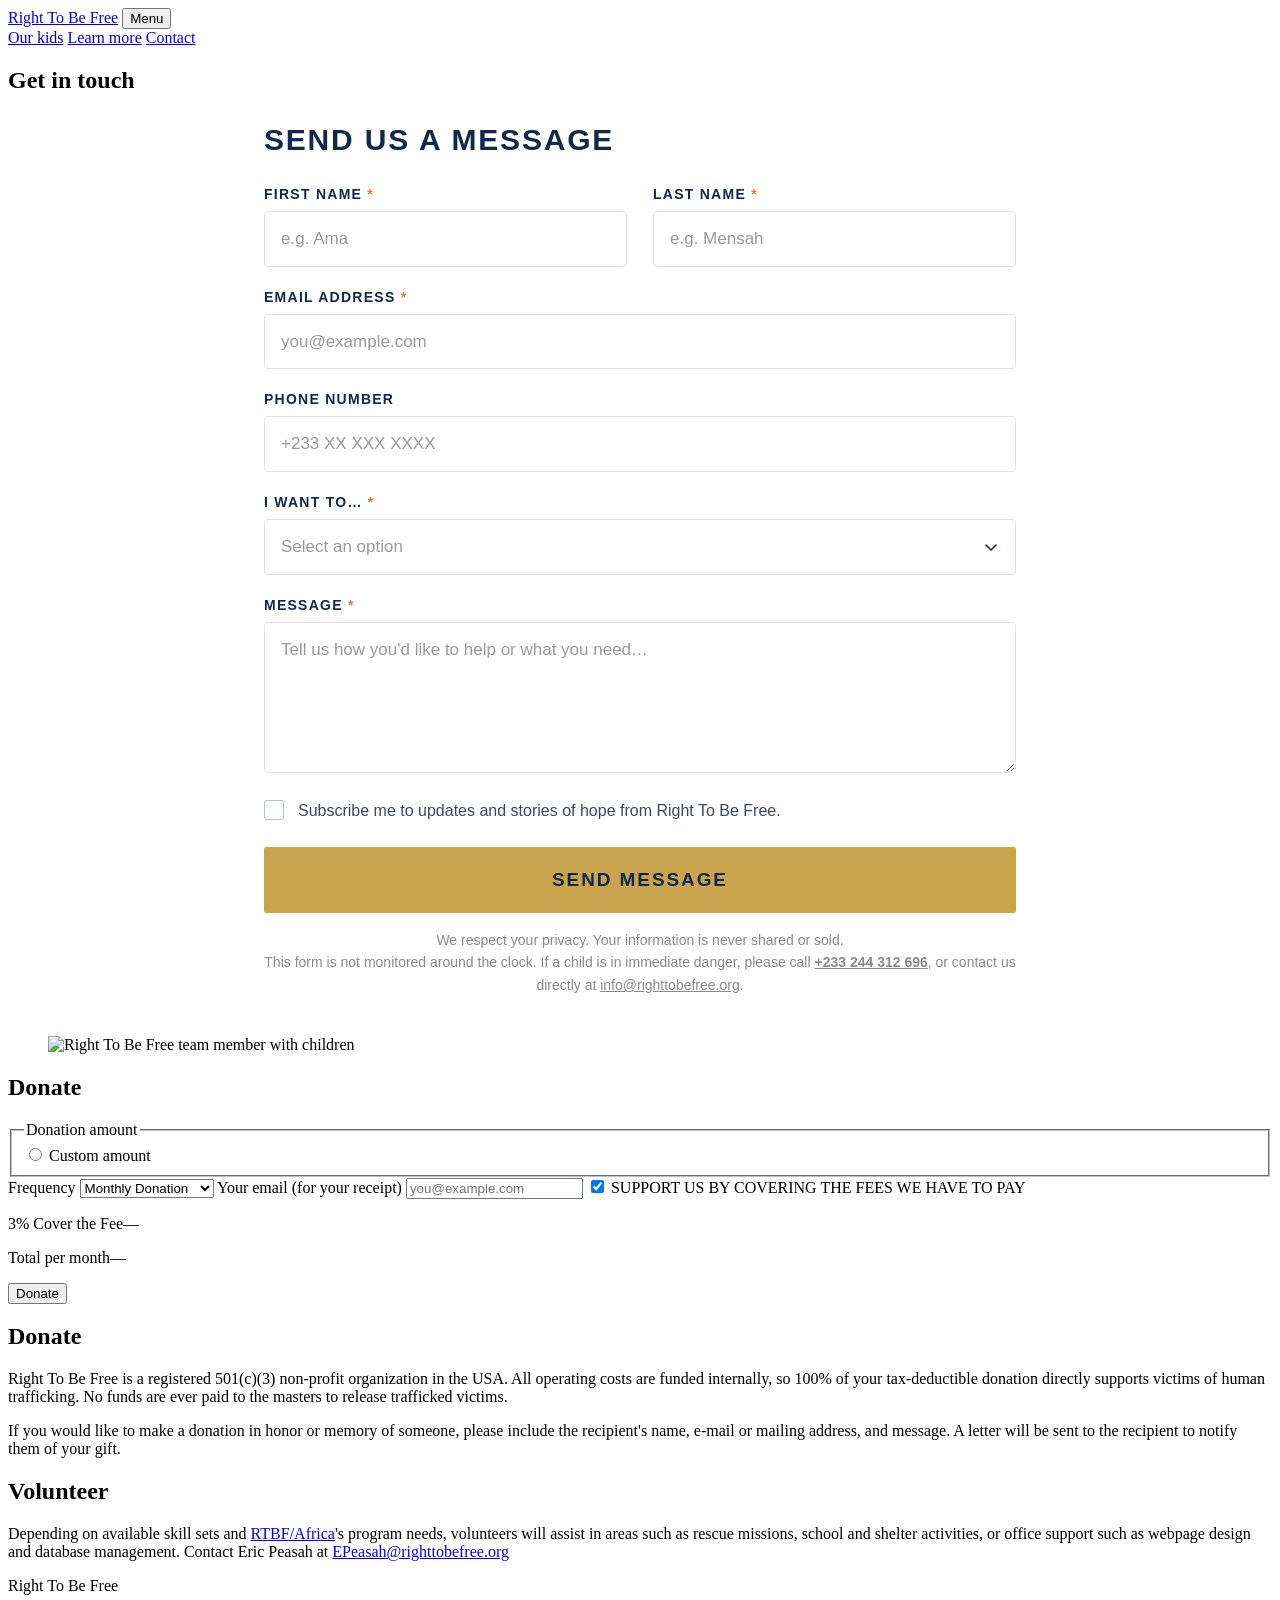
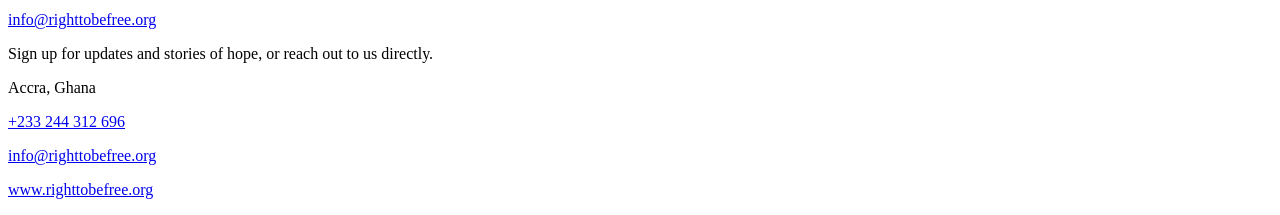
==== contact.html @ 87d9bc74 "Add files via upload" ====
<!doctype html>
<html lang="en">
<head>
<meta charset="utf-8">
<meta name="viewport" content="width=device-width, initial-scale=1">
<title>Contact & Donate – Right To Be Free</title>
<meta name="description" content="Get in touch with Right To Be Free, volunteer, or donate to help rescue trafficked children in Ghana.">
<link rel="preconnect" href="https://fonts.googleapis.com"><link rel="preconnect" href="https://fonts.gstatic.com" crossorigin><link href="https://fonts.googleapis.com/css2?family=Anton&family=Epilogue:wght@400;500;700;800&display=swap" rel="stylesheet">
<link rel="stylesheet" href="css/site.css">
</head>
<body class="contact">
<header class="site-header">
  <a class="brand" href="index.html">Right To Be Free</a>
  <button class="nav-toggle" aria-expanded="false" aria-controls="site-nav">Menu</button>
  <nav id="site-nav" aria-label="Main">
    <a href="our-kids.html">Our kids</a>
    <a href="learn-more.html">Learn more</a>
    <a href="contact.html" aria-current="page">Contact</a>
  </nav>
</header>

<main>
<section class="sky contact-top" id="contactanddonate">
  <div class="wrap contact-grid">
    <div class="contact-left">
      <h1 class="h-big gold">Get in touch</h1>


<div class="rtbf-form-wrap">
<h2 class="rtbf-heading">Send Us a Message</h2>

<!-- TODO: replace YOUR_FORM_ID with your Formspree form ID (see README) -->
<form action="https://formspree.io/f/YOUR_FORM_ID" class="rtbf-form" method="POST" novalidate="">

<input name="_subject" type="hidden" value="New message from the Right To Be Free website"/>

<div aria-hidden="true" class="rtbf-hp">
<label for="rtbf-gotcha">Leave this field empty</label>
<input autocomplete="off" id="rtbf-gotcha" name="_gotcha" tabindex="-1" type="text"/>
</div>
<div class="rtbf-row">
<div class="rtbf-field">
<label for="rtbf-first">First Name <span class="rtbf-req">*</span></label>
<input autocomplete="given-name" id="rtbf-first" name="First Name" placeholder="e.g. Ama" required="" type="text"/>
</div>
<div class="rtbf-field">
<label for="rtbf-last">Last Name <span class="rtbf-req">*</span></label>
<input autocomplete="family-name" id="rtbf-last" name="Last Name" placeholder="e.g. Mensah" required="" type="text"/>
</div>
</div>
<div class="rtbf-field">
<label for="rtbf-email">Email Address <span class="rtbf-req">*</span></label>
<input autocomplete="email" id="rtbf-email" name="email" placeholder="you@example.com" required="" type="email"/>
</div>
<div class="rtbf-field">
<label for="rtbf-phone">Phone Number</label>
<input autocomplete="tel" id="rtbf-phone" name="Phone Number" placeholder="+233 XX XXX XXXX" type="tel"/>
</div>
<div class="rtbf-field">
<label for="rtbf-intent">I want to… <span class="rtbf-req">*</span></label>
<select class="is-empty" id="rtbf-intent" name="I want to" required="">
<option value="">Select an option</option>
<option>Make a donation</option>
<option>Volunteer my time</option>
<option>Partner with Right To Be Free</option>
<option>Fundraise for the cause</option>
<option>Media / Press enquiry</option>
<option>General enquiry</option>
</select>
</div>
<div class="rtbf-field">
<label for="rtbf-message">Message <span class="rtbf-req">*</span></label>
<textarea id="rtbf-message" maxlength="4000" name="message" placeholder="Tell us how you'd like to help or what you need…" required="" rows="5"></textarea>
</div>
<label class="rtbf-check">
<input id="rtbf-subscribe" name="Subscribe" type="checkbox" value="Yes"/>
<span>Subscribe me to updates and stories of hope from Right To Be Free.</span>
</label>
<button class="rtbf-btn" type="submit">Send Message</button>

<p class="rtbf-privacy">
      We respect your privacy. Your information is never shared or sold.<br/>
      This form is not monitored around the clock. If a child is in immediate danger,
      please call <a href="tel:+233244312696"><strong>+233 244 312 696</strong></a>, or contact us directly at
      <a href="mailto:info@righttobefree.org">info@righttobefree.org</a>.
    </p>
<p aria-live="polite" class="rtbf-status" role="status" tabindex="-1"></p>
</form>
</div>
<style>
/* ---------- Palette ---------- */
.rtbf-form-wrap{
  --rtbf-navy:#12294a;
  --rtbf-gold:#c9a44c;
  --rtbf-gold-dark:#b8933e;
  --rtbf-star:#d97a4e;
  --rtbf-border:#e2e2e2;
  --rtbf-placeholder:#9a9a9a;
  max-width:760px;
  margin:0 auto;
  padding:8px 4px 24px;
  background:transparent;
  font-family:"Montserrat","Helvetica Neue",Helvetica,Arial,sans-serif;
  -webkit-font-smoothing:antialiased;
  box-sizing:border-box;
}
.rtbf-form-wrap *,
.rtbf-form-wrap *::before,
.rtbf-form-wrap *::after{ box-sizing:border-box; }

/* ---------- Heading ---------- */
.rtbf-heading{
  margin:0 0 28px;
  color:var(--rtbf-navy);
  font-size:30px;
  font-weight:800;
  line-height:1.2;
  letter-spacing:.06em;
  text-transform:uppercase;
}

/* ---------- Layout ---------- */
.rtbf-row{ display:flex; gap:26px; }
.rtbf-row .rtbf-field{ flex:1 1 0; min-width:0; }
.rtbf-field{ margin-bottom:22px; }

/* ---------- Honeypot (hidden from humans, visible to bots) ---------- */
.rtbf-hp{
  position:absolute !important;
  left:-9999px !important;
  width:1px; height:1px;
  overflow:hidden;
}

/* ---------- Labels ---------- */
.rtbf-form label{
  display:block;
  margin-bottom:9px;
  color:var(--rtbf-navy);
  font-size:14px;
  font-weight:700;
  letter-spacing:.09em;
  text-transform:uppercase;
}
.rtbf-req{ color:var(--rtbf-star); font-weight:700; }

/* ---------- Inputs ---------- */
.rtbf-form input[type="text"],
.rtbf-form input[type="email"],
.rtbf-form input[type="tel"],
.rtbf-form select,
.rtbf-form textarea{
  display:block;
  width:100%;
  padding:15px 16px;
  border:1px solid var(--rtbf-border);
  border-radius:4px;
  background:#fff;
  color:var(--rtbf-navy);
  font-family:inherit;
  font-size:17px;
  line-height:1.4;
  transition:border-color .15s ease, box-shadow .15s ease;
  appearance:none;
  -webkit-appearance:none;
}
.rtbf-form textarea{ min-height:150px; resize:vertical; }
.rtbf-form ::placeholder{ color:var(--rtbf-placeholder); opacity:1; }
.rtbf-form input:focus,
.rtbf-form select:focus,
.rtbf-form textarea:focus{
  outline:none;
  border-color:var(--rtbf-navy);
  box-shadow:0 0 0 1px var(--rtbf-navy);
}
/* Invalid state, only after the user has tried to submit */
.rtbf-form.is-submitted :invalid{
  border-color:#b03434;
  box-shadow:0 0 0 1px #b03434;
}

/* ---------- Select arrow ---------- */
.rtbf-form select{
  padding-right:46px;
  background-image:url("data:image/svg+xml;charset=utf-8,%3Csvg xmlns='http://www.w3.org/2000/svg' viewBox='0 0 16 16' fill='none' stroke='%2312294a' stroke-width='1.6' stroke-linecap='round' stroke-linejoin='round'%3E%3Cpath d='M3 6l5 5 5-5'/%3E%3C/svg%3E");
  background-repeat:no-repeat;
  background-position:right 16px center;
  background-size:16px 16px;
  cursor:pointer;
}
.rtbf-form select.is-empty{ color:var(--rtbf-placeholder); }

/* ---------- Checkbox ---------- */
.rtbf-check{
  display:flex !important;
  align-items:flex-start;
  gap:14px;
  margin:26px 0 24px !important;
  text-transform:none !important;
  letter-spacing:normal !important;
  font-weight:400 !important;
  font-size:16px !important;
  line-height:1.5;
  color:#3d4a5c !important;
  cursor:pointer;
}
.rtbf-check input[type="checkbox"]{
  flex:0 0 auto;
  width:20px;
  height:20px;
  margin:1px 0 0;
  border:1px solid #b9bfc7;
  border-radius:3px;
  background:#fff;
  appearance:none;
  -webkit-appearance:none;
  cursor:pointer;
  transition:background .15s ease, border-color .15s ease;
}
.rtbf-check input[type="checkbox"]:checked{
  background:var(--rtbf-navy);
  border-color:var(--rtbf-navy);
  background-image:url("data:image/svg+xml;charset=utf-8,%3Csvg xmlns='http://www.w3.org/2000/svg' viewBox='0 0 16 16' fill='none' stroke='%23ffffff' stroke-width='2.2' stroke-linecap='round' stroke-linejoin='round'%3E%3Cpath d='M3 8.5l3.2 3.2L13 5'/%3E%3C/svg%3E");
  background-repeat:no-repeat;
  background-position:center;
  background-size:14px 14px;
}
.rtbf-check input[type="checkbox"]:focus-visible{
  outline:2px solid var(--rtbf-navy);
  outline-offset:2px;
}

/* ---------- Button ---------- */
.rtbf-btn{
  display:block;
  width:100%;
  padding:22px 20px;
  border:none;
  border-radius:2px;
  background:var(--rtbf-gold);
  color:var(--rtbf-navy);
  font-family:inherit;
  font-size:19px;
  font-weight:800;
  letter-spacing:.1em;
  text-transform:uppercase;
  cursor:pointer;
  transition:background .18s ease;
}
.rtbf-btn:hover{ background:var(--rtbf-gold-dark); }
.rtbf-btn:disabled{ opacity:.65; cursor:default; }

/* ---------- Footnotes ---------- */
.rtbf-privacy{
  margin:16px 0 0;
  color:#8a8a8a;
  font-size:14px;
  line-height:1.6;
  text-align:center;
}
.rtbf-privacy a{ color:#8a8a8a; text-decoration:underline; }
.rtbf-status{
  margin:14px 0 0;
  font-size:15px;
  text-align:center;
  display:none;
}
.rtbf-status.is-visible{ display:block; }
.rtbf-status.is-ok{ color:#1f6b46; }
.rtbf-status.is-error{ color:#b03434; }
.rtbf-status:focus{ outline:none; }

/* ---------- Mobile ---------- */
@media (max-width:640px){
  .rtbf-row{ flex-direction:column; gap:0; }
  .rtbf-heading{ font-size:24px; }
  .rtbf-btn{ padding:18px; font-size:17px; }
}
</style>
<script>
(function(){
  // Delegated listeners on the document, so this keeps working if Squarespace
  // loads the page over Ajax, and if the block ever appears twice on a page.
  if (window.rtbfFormInit) return;
  window.rtbfFormInit = true;

  var FALLBACK = 'Sorry, something went wrong. Please try again, or email us directly at info@righttobefree.org.';

  // Greys out the placeholder option until a real choice is made
  function syncSelect(sel){
    if (sel && sel.classList) sel.classList.toggle('is-empty', !sel.value);
  }
  document.addEventListener('change', function(e){
    if (e.target && e.target.matches && e.target.matches('.rtbf-form select')) syncSelect(e.target);
  });
  document.querySelectorAll('.rtbf-form select').forEach(syncSelect);

  document.addEventListener('submit', function(e){
    var form = e.target;
    if (!form || !form.classList || !form.classList.contains('rtbf-form')) return;
    e.preventDefault();

    var status = form.querySelector('.rtbf-status');
    var btn    = form.querySelector('.rtbf-btn');

    // We set novalidate on the form, so trigger the browser's own checks here
    form.classList.add('is-submitted');
    if (!form.checkValidity()){
      form.reportValidity();
      return;
    }

    var original = btn.textContent;
    btn.disabled = true;
    btn.textContent = 'Sending…';
    status.className = 'rtbf-status';

    var data = new FormData(form);
    // Always report a subscribe answer, so "no" is not just a missing line
    data.set('Subscribe', form.querySelector('#rtbf-subscribe').checked ? 'Yes' : 'No');

    fetch(form.action, {
      method: 'POST',
      body: data,
      headers: { 'Accept': 'application/json' }
    })
    .then(function(res){
      return res.json().catch(function(){ return {}; }).then(function(body){
        return { ok: res.ok, body: body };
      });
    })
    .then(function(r){
      if (r.ok){
        form.reset();
        form.classList.remove('is-submitted');
        form.querySelectorAll('select').forEach(syncSelect);
        status.textContent = 'Thank you — your message has been sent. We’ll be in touch soon.';
        status.className = 'rtbf-status is-visible is-ok';
      } else {
        var msg = FALLBACK;
        if (r.body && r.body.errors && r.body.errors.length){
          msg = r.body.errors.map(function(x){ return x.message; }).join(', ');
        }
        status.textContent = msg;
        status.className = 'rtbf-status is-visible is-error';
      }
    })
    .catch(function(){
      status.textContent = FALLBACK;
      status.className = 'rtbf-status is-visible is-error';
    })
    .then(function(){
      btn.disabled = false;
      btn.textContent = original;
      // Move screen readers and the viewport to the result message
      status.focus();
      if (status.scrollIntoView) status.scrollIntoView({ block: 'center', behavior: 'smooth' });
    });
  });
})();
</script>

    </div>
    <div class="contact-right">
      <figure class="contact-photo"><img src="images/contact-photo.jpg" alt="Right To Be Free team member with children" loading="lazy"></figure>
      <h2 class="h-big gold" id="donate">Donate</h2>
      <form class="donate-box" id="donate-form" novalidate>
        <fieldset>
          <legend class="sr-only">Donation amount</legend>
          <div class="amounts" id="amounts"></div>
          <label class="check"><input type="radio" name="amt" value="custom" id="amt-custom"> <span>Custom amount</span></label>
          <input type="number" min="1" step="1" inputmode="numeric" id="custom-amount" class="custom-amount" placeholder="Enter amount" hidden>
        </fieldset>
        <label class="field-label" for="freq">Frequency</label>
        <select id="freq"><option value="monthly">Monthly Donation</option><option value="once">One-time Donation</option></select>
        <label class="field-label" for="donor-email">Your email (for your receipt)</label>
        <input type="email" id="donor-email" autocomplete="email" placeholder="you@example.com" required>
        <label class="check"><input type="checkbox" id="cover-fee" checked> <span>SUPPORT US BY COVERING THE FEES WE HAVE TO PAY</span></label>
        <p class="fee-line"><span>3% Cover the Fee</span><span id="fee-amt">&mdash;</span></p>
        <p class="fee-line total"><span id="total-label">Total per month</span><span id="total-amt">&mdash;</span></p>
        <p class="center"><button class="btn btn-black" type="submit" id="donate-btn">Donate</button></p>
        <p class="donate-status" id="donate-status" role="status" aria-live="polite"></p>
      </form>
    </div>
  </div>
</section>

<section class="sky contact-text">
  <div class="wrap narrow">
    <h2 class="h-small">Donate</h2>
    <p>Right To Be Free is a registered 501(c)(3) non-profit organization in the USA. All operating costs are funded internally, so 100% of your tax-deductible donation directly supports victims of human trafficking. No funds are ever paid to the masters to release trafficked victims.</p><p>If you would like to make a donation in honor or memory of someone, please include the recipient's name, e-mail or mailing address, and message. A letter will be sent to the recipient to notify them of your gift.<br></p>
    <h2 class="h-small">Volunteer</h2>
    <p>Depending on available skill sets and <a href="https://righttobefree.org/right-to-be-freeafrica.html" target="_blank" rel="noopener">RTBF/Africa</a>'s program needs, volunteers will assist in areas such as rescue missions, school and shelter activities, or office support such as webpage design and database management. Contact Eric Peasah at <a href="mailto:EPeasah@righttobefree.org">EPeasah@righttobefree.org </a></p>
    <!-- "Raise awareness / organize fundraisers": the draft note in the Squarespace page was still a question
         ("Ask if this is still something to include"), so the section is left out until you confirm the text. -->
  </div>
</section>
</main>
<footer class="site-footer">
  <div class="wrap footer-top">
    <p class="footer-brand">Right To Be Free</p>
    <a class="footer-mail" href="mailto:info@righttobefree.org">info@righttobefree.org</a>
  </div>
  <div class="wrap footer-info">
    <p>Sign up for updates and stories of hope, or reach out to us directly.</p>
    <p>Accra, Ghana</p>
    <p><a href="tel:+233244312696">+233 244 312 696</a></p>
    <p><a href="mailto:info@righttobefree.org">info@righttobefree.org</a></p>
    <p><a href="https://www.righttobefree.org">www.righttobefree.org</a></p>
  </div>
</footer>
<script src="js/config.js"></script>
<script src="https://js.paystack.co/v2/inline.js"></script>
<script src="js/donate.js"></script>
<script src="js/main.js"></script>
</body>
</html>
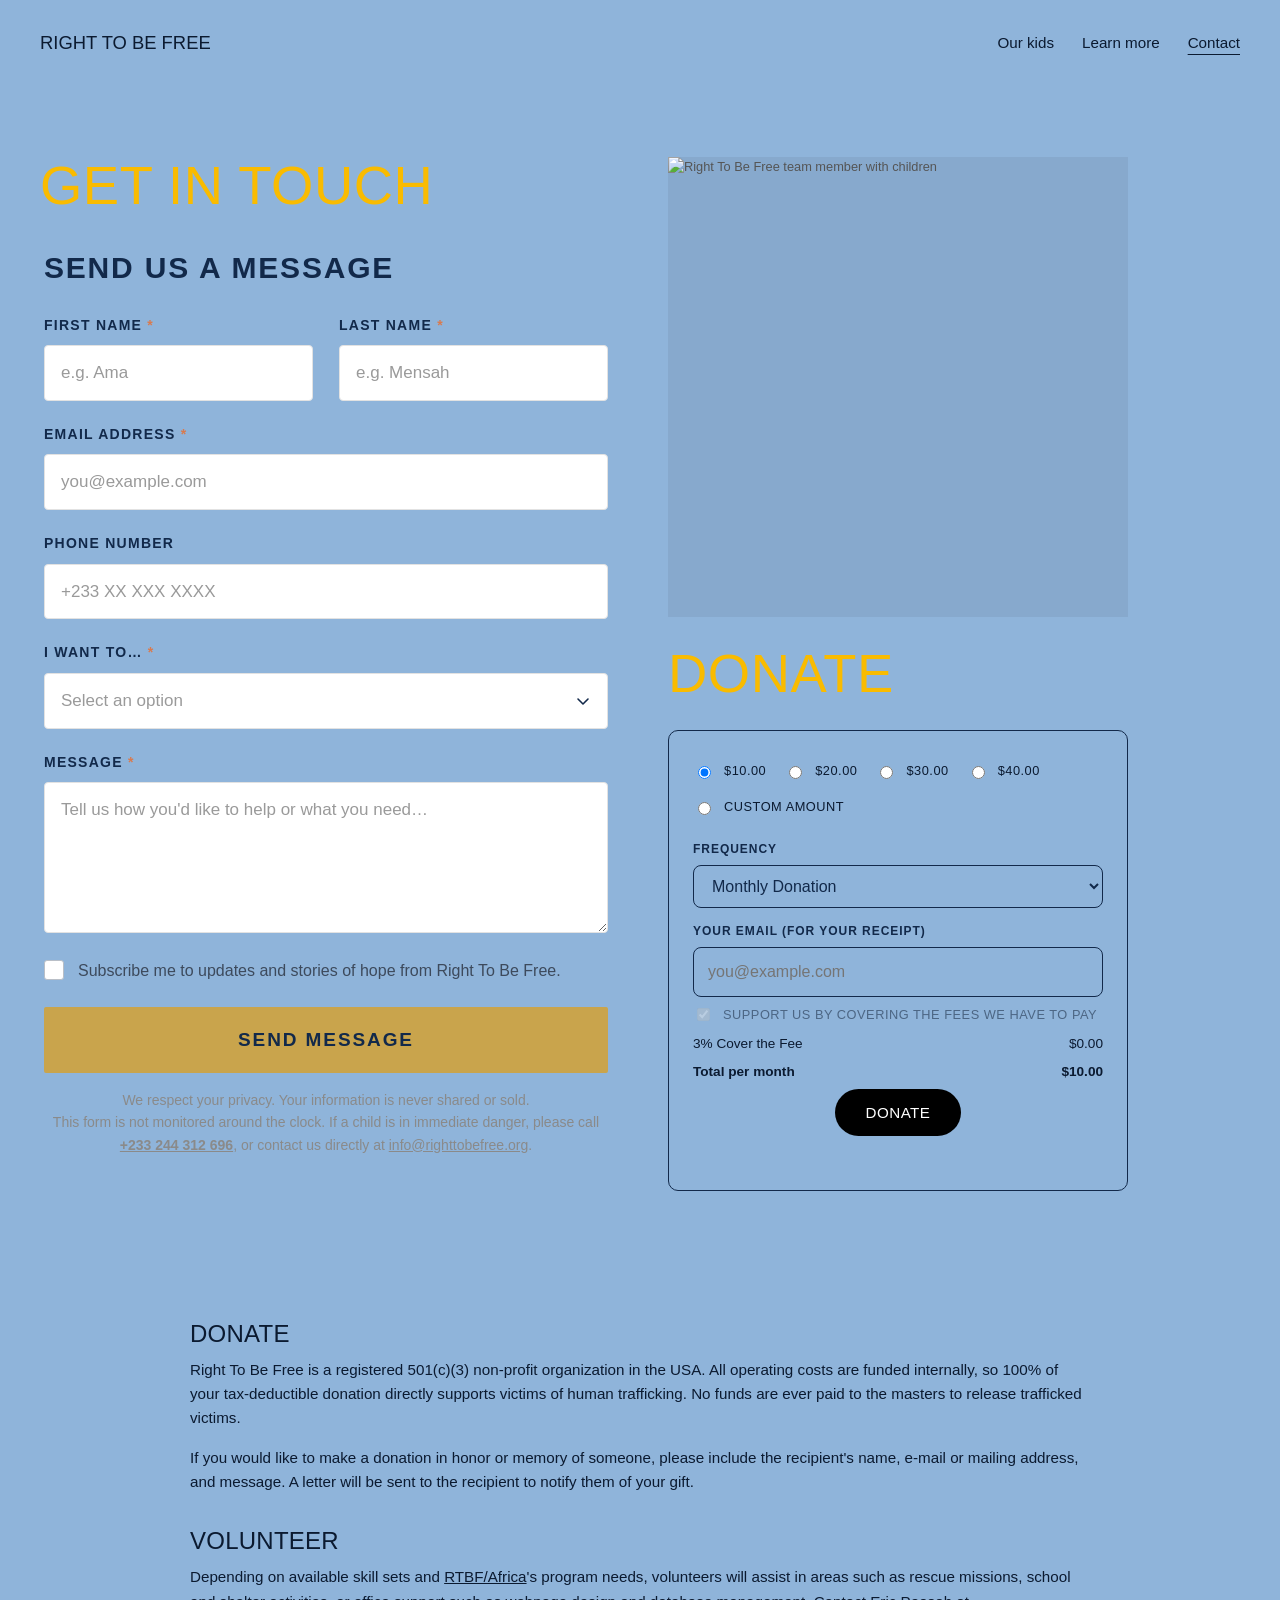
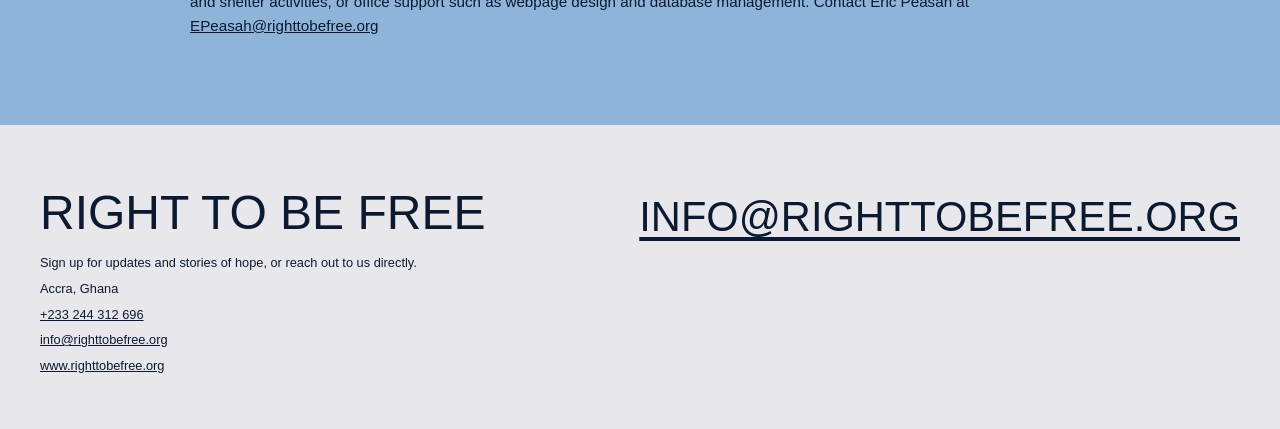
==== commit e977a9be: "Add files via upload" ====
--- a/contact.html
+++ b/contact.html
@@ -6,7 +6,7 @@
 <title>Contact & Donate – Right To Be Free</title>
 <meta name="description" content="Get in touch with Right To Be Free, volunteer, or donate to help rescue trafficked children in Ghana.">
 <link rel="preconnect" href="https://fonts.googleapis.com"><link rel="preconnect" href="https://fonts.gstatic.com" crossorigin><link href="https://fonts.googleapis.com/css2?family=Anton&family=Epilogue:wght@400;500;700;800&display=swap" rel="stylesheet">
-<link rel="stylesheet" href="css/site.css">
+<link rel="stylesheet" href="site.css">
 </head>
 <body class="contact">
 <header class="site-header">
@@ -362,7 +362,7 @@
 
     </div>
     <div class="contact-right">
-      <figure class="contact-photo"><img src="images/contact-photo.jpg" alt="Right To Be Free team member with children" loading="lazy"></figure>
+      <figure class="contact-photo"><img src="contact-photo.jpg" alt="Right To Be Free team member with children" loading="lazy"></figure>
       <h2 class="h-big gold" id="donate">Donate</h2>
       <form class="donate-box" id="donate-form" novalidate>
         <fieldset>
@@ -409,9 +409,9 @@
     <p><a href="https://www.righttobefree.org">www.righttobefree.org</a></p>
   </div>
 </footer>
-<script src="js/config.js"></script>
+<script src="config.js"></script>
 <script src="https://js.paystack.co/v2/inline.js"></script>
-<script src="js/donate.js"></script>
-<script src="js/main.js"></script>
+<script src="donate.js"></script>
+<script src="main.js"></script>
 </body>
 </html>
--- a/site.css
+++ b/site.css
@@ -0,0 +1,214 @@
+/* Right To Be Free – site styles
+   Change colours here, in one place. */
+:root{
+  --sky:#8fb4da;
+  --blue:#1270b0;
+  --navy:#12294a;
+  --gold:#f9bb00;
+  --grey:#e8e8ec;
+  --paper:#fbfbfb;
+  --ink:#0b1a30;
+  --head:"Anton","Impact","Arial Narrow",sans-serif;
+  --body:"Epilogue","Helvetica Neue",Helvetica,Arial,sans-serif;
+}
+*,*::before,*::after{box-sizing:border-box}
+html{scroll-behavior:smooth}
+body{margin:0;font-family:var(--body);font-size:16px;line-height:1.6;color:var(--ink);background:var(--paper);-webkit-font-smoothing:antialiased}
+img{max-width:100%;height:auto;display:block;background:rgba(0,0,0,.06)}
+a{color:inherit}
+h1,h2,h3,h4{font-family:var(--head);font-weight:400;text-transform:uppercase;line-height:1.05;margin:0 0 .5em;letter-spacing:.01em}
+p{margin:0 0 1em}
+ul.plain{list-style:none;margin:0;padding:0}
+.sr-only{position:absolute;width:1px;height:1px;overflow:hidden;clip:rect(0 0 0 0);white-space:nowrap}
+.wrap{width:min(1200px,100% - 48px);margin-inline:auto}
+.narrow{width:min(900px,100% - 48px)}
+.center{text-align:center}
+.gold{color:var(--gold)}.white{color:#fff}
+.lead{font-size:1.05rem}
+.h-huge{font-size:clamp(2.4rem,6vw,4.6rem)}
+.h-big{font-size:clamp(2rem,4.4vw,3.4rem)}
+.h-mid{font-size:clamp(1.6rem,3vw,2.2rem)}
+.h-small{font-size:1.5rem}
+.eyebrow{font-size:.85rem;letter-spacing:.1em;text-transform:uppercase;margin:0 0 .5em}
+.tiny{font-size:.8rem;opacity:.8}
+
+/* ---------- sections ---------- */
+section{padding:72px 0}
+.sky{background:var(--sky)}
+.blue{background:var(--blue);color:#fff}
+.grey{background:var(--grey)}
+.paper{background:var(--paper)}
+
+/* ---------- header ---------- */
+.site-header{display:flex;align-items:center;justify-content:space-between;gap:24px;padding:28px max(24px,calc((100% - 1200px)/2));position:relative;z-index:5;background:var(--sky)}
+.site-header .brand{font-family:var(--head);text-transform:uppercase;text-decoration:none;font-size:1.15rem}
+.site-header nav{display:flex;gap:28px}
+.site-header nav a{text-decoration:none;font-size:.95rem}
+.site-header nav a[aria-current]{text-decoration:underline;text-underline-offset:6px}
+.site-header a:hover{text-decoration:underline}
+.nav-toggle{display:none;background:none;border:1px solid currentColor;border-radius:999px;padding:6px 16px;font:inherit;color:inherit;cursor:pointer}
+body.learn .site-header{background:var(--blue);color:#fff}
+.site-header.on-hero{position:absolute;inset:0 0 auto 0;background:transparent;color:#fff}
+@media (max-width:720px){
+  .nav-toggle{display:inline-block}
+  .site-header nav{display:none;position:absolute;top:100%;left:0;right:0;flex-direction:column;gap:0;background:var(--navy);color:#fff;padding:8px 24px 16px}
+  .site-header nav.open{display:flex}
+  .site-header nav a{padding:12px 0}
+}
+
+/* ---------- buttons ---------- */
+.btn{display:inline-block;padding:14px 30px;border-radius:999px;font-family:var(--head);text-transform:uppercase;text-decoration:none;font-size:.95rem;letter-spacing:.03em;border:1.5px solid transparent;cursor:pointer;transition:transform .15s,opacity .15s}
+.btn:hover{opacity:.9;transform:translateY(-1px);text-decoration:none}
+.btn-sky{background:#9cc2e6;color:var(--navy)}
+.btn-black{background:#000;color:#fff}
+.btn-outline{background:#fff;color:#000;border-color:#000}
+.btn-row{display:flex;flex-wrap:wrap;gap:16px;margin:24px 0}
+.btn-row.center{justify-content:center}
+.cta .btn-row{justify-content:center}
+
+/* ---------- hero ---------- */
+.hero{position:relative;min-height:min(86vh,760px);display:grid;place-items:center;text-align:center;color:#fff;padding:120px 0 90px;overflow:hidden}
+.hero-bg{position:absolute;inset:0;width:100%;height:100%;object-fit:cover;z-index:-2;background:#2f4a6b}
+.hero::after{content:"";position:absolute;inset:0;background:rgba(0,0,0,.32);z-index:-1}
+.hero-inner{width:min(760px,100% - 48px)}
+.hero h1{font-size:clamp(2.6rem,7vw,5.2rem);margin-bottom:.3em}
+.hero p{font-size:1.05rem}
+.hero .btn-row{justify-content:center}
+
+/* ---------- partners + stats ---------- */
+.partners{padding:64px 0}
+.partners-grid{display:grid;grid-template-columns:minmax(220px,1fr) 3fr;gap:40px;align-items:center}
+.partner-list li{font-weight:700;font-size:.85rem;margin:.55em 0;text-decoration:underline;text-underline-offset:3px}
+.stats-card{background:#fff;border-radius:6px;overflow:hidden}
+.stats-card .ig-stats{padding:40px 16px}
+@media (max-width:800px){.partners-grid{grid-template-columns:1fr}}
+
+/* ---------- what we do ---------- */
+.cards-3{display:grid;grid-template-columns:repeat(3,1fr);gap:32px;margin-block:48px}
+.card-step{text-align:center}
+.card-step img{width:100%;aspect-ratio:3/2;object-fit:cover;margin-bottom:20px}
+.card-step h3{color:var(--blue);font-size:1.7rem}
+.card-step p{color:var(--blue);font-size:.95rem}
+@media (max-width:800px){.cards-3{grid-template-columns:1fr}}
+.acc-list{border-top:1px solid #222;margin-top:24px}
+.acc{border-bottom:1px solid #222}
+.acc summary{list-style:none;cursor:pointer;display:flex;justify-content:space-between;align-items:center;padding:20px 4px;font-family:var(--head);text-transform:uppercase;font-size:1.3rem}
+.acc summary::-webkit-details-marker{display:none}
+.acc summary::after{content:"+";font-family:var(--body);font-size:1.6rem;font-weight:400}
+.acc[open] summary::after{content:"\2013"}
+.acc summary:focus-visible{outline:3px solid var(--blue);outline-offset:2px}
+.acc-body{padding:0 4px 24px;max-width:820px;font-size:.95rem}
+.acc-body ul{padding-left:1.2em}
+.acc-body li{margin:.7em 0}
+.acc-grid{display:grid;grid-template-columns:repeat(3,1fr);column-gap:24px;align-items:start;border-top:0}
+.acc-grid .acc{border-top:1px solid #222}
+.acc-grid .acc summary{font-size:1.15rem}
+.acc-grid .acc-body ul{list-style:none;padding:0;margin:0}
+.acc-grid .acc-body li{margin:.55em 0}
+.soon{opacity:.6;font-size:.85em}
+@media (max-width:900px){.acc-grid{grid-template-columns:1fr 1fr}}
+@media (max-width:600px){.acc-grid{grid-template-columns:1fr}}
+
+/* ---------- impact ---------- */
+.impact-grid{display:grid;grid-template-columns:minmax(260px,1fr) 1.6fr;gap:48px;align-items:start}
+.vstats{background:#fff;border-radius:4px;width:min(260px,100%);margin:28px 0}
+.vstats li{text-align:center;padding:22px 12px;border-top:1px solid #e2e6ea}
+.vstats li:first-child{border-top:0}
+.vstats b{display:block;font-family:var(--body);font-weight:800;font-size:2.4rem;line-height:1.05;color:#1d4e79}
+.vstats span{font-size:.72rem;letter-spacing:.13em;text-transform:uppercase;color:#5b6773}
+@media (max-width:900px){.impact-grid{grid-template-columns:1fr}}
+
+/* ---------- founder ---------- */
+.founder-grid{display:grid;grid-template-columns:1.4fr 1fr;gap:56px;align-items:center}
+.founder p{font-size:.95rem}
+.founder .quote{font-style:italic}
+.founder-photo{margin:0;position:relative}
+.founder-photo img{width:100%;aspect-ratio:4/5;object-fit:cover}
+.founder-photo figcaption{position:absolute;right:0;bottom:0;background:var(--gold);color:#000;font-family:var(--head);text-transform:uppercase;padding:10px 12px;font-size:.8rem;line-height:1.1;text-align:center}
+@media (max-width:800px){.founder-grid{grid-template-columns:1fr}}
+
+/* ---------- marquee ---------- */
+.marquee{overflow:hidden;white-space:nowrap;margin-bottom:40px}
+.marquee-track{display:inline-flex;animation:scroll 40s linear infinite}
+.marquee span{font-family:var(--head);text-transform:uppercase;font-size:clamp(3rem,9vw,7.5rem);line-height:1.1;padding-right:.6em}
+@keyframes scroll{to{transform:translateX(-50%)}}
+@media (prefers-reduced-motion:reduce){.marquee-track{animation:none}.marquee{white-space:normal}.marquee span:not(:first-child){display:none}}
+
+/* ---------- projects ---------- */
+.projects{padding-bottom:90px}
+.proj-grid{margin-top:0}
+.proj{text-align:center}
+.proj img{width:100%;aspect-ratio:3/2;object-fit:cover;margin-bottom:20px}
+.proj h3{font-size:1.7rem}
+.proj p{font-size:.9rem}
+.proj a{color:var(--blue)}
+
+/* ---------- news (uses its own styles inside the block) ---------- */
+.news-wrap{padding:0}
+
+/* ---------- CTA ---------- */
+.gallery{display:grid;grid-template-columns:repeat(4,1fr);gap:8px;margin-top:40px}
+.gallery img{width:100%;aspect-ratio:1/1;object-fit:cover}
+@media (max-width:700px){.gallery{grid-template-columns:1fr 1fr}}
+
+/* ---------- our kids ---------- */
+.story-grid{display:grid;grid-template-columns:1.5fr 1fr;gap:56px;align-items:start}
+.note{font-size:.85rem;margin-bottom:2em}
+.prose{font-size:.95rem;max-width:62ch}
+.story-photos{display:grid;gap:24px}
+.story-photos img{width:100%}
+@media (max-width:800px){.story-grid{grid-template-columns:1fr}}
+.carousel{position:relative;margin-top:32px}
+.kids-track{display:flex;gap:28px;overflow-x:auto;scroll-snap-type:x mandatory;padding:8px 4px 24px;scroll-behavior:smooth;align-items:flex-start}
+.kid-card{flex:0 0 min(440px,86%);scroll-snap-align:start;background:var(--paper);padding:28px}
+.kid-card img{width:150px;aspect-ratio:3/4;object-fit:cover;margin-bottom:16px}
+.kid-text h3{font-size:1.4rem}
+.kid-text p{font-size:.9rem}
+.car-btn{position:absolute;top:45%;width:44px;height:44px;border-radius:50%;border:0;background:#444;color:#fff;font-size:1.3rem;cursor:pointer;z-index:2}
+.car-prev{left:-10px}.car-next{right:-10px}
+.car-btn:disabled{opacity:.35;cursor:default}
+.subscribe{background:#000;color:#fff;text-align:center;padding:48px 24px;margin-top:48px}
+.subscribe h2{color:var(--sky)}
+
+/* ---------- learn more ---------- */
+.learn-body{padding-top:40px}
+.learn-body .h-huge{margin:32px 0 48px}
+.ind{display:grid;grid-template-columns:1.6fr 1fr;gap:48px;align-items:start;margin-bottom:64px}
+.ind.rev{grid-template-columns:1fr 1.6fr}
+.ind.rev figure{order:-1}
+.ind figure{margin:0}
+.ind figure img{width:100%}
+.ind figcaption{font-size:.75rem;margin-top:6px}
+.ind .prose{max-width:none;font-size:.95rem}
+@media (max-width:800px){.ind,.ind.rev{grid-template-columns:1fr}.ind.rev figure{order:0}}
+
+/* ---------- contact ---------- */
+.contact-grid{display:grid;grid-template-columns:1fr 1fr;gap:56px;align-items:start}
+.contact-photo{margin:0 0 28px}
+.contact-photo img{width:min(100%,460px);aspect-ratio:1/1;object-fit:cover}
+@media (max-width:860px){.contact-grid{grid-template-columns:1fr}}
+.contact-text{padding-top:24px}
+.contact-text h2{margin-top:1.4em}
+.contact-text p{font-size:.95rem}
+.donate-box{border:1.5px solid var(--navy);border-radius:10px;padding:22px 24px;max-width:460px}
+.donate-box fieldset{border:0;margin:0;padding:0}
+.amounts{display:flex;flex-wrap:wrap;gap:8px 18px;margin-bottom:8px}
+.check{display:flex;align-items:center;gap:10px;font-size:.8rem;text-transform:uppercase;letter-spacing:.04em;margin:8px 0;cursor:pointer}
+.field-label{display:block;font-size:.75rem;text-transform:uppercase;letter-spacing:.08em;font-weight:700;margin:14px 0 6px;color:var(--navy)}
+.donate-box select,.donate-box input[type=email],.custom-amount{width:100%;padding:11px 14px;border:1px solid var(--navy);border-radius:8px;background:transparent;font:inherit;color:var(--navy)}
+.custom-amount{margin:6px 0}
+.fee-line{display:flex;justify-content:space-between;font-size:.85rem;margin:6px 0}
+.fee-line.total{font-weight:800}
+.donate-status{font-size:.85rem;margin:12px 0 0;min-height:1.2em}
+.donate-status.err{color:#8b1e12}
+.donate-status.ok{color:#0b5a2a}
+
+/* ---------- footer ---------- */
+.site-footer{background:var(--grey);padding:64px 0 48px}
+.footer-top{display:flex;justify-content:space-between;align-items:flex-end;gap:24px;flex-wrap:wrap;margin-bottom:16px}
+.footer-brand{font-family:var(--head);text-transform:uppercase;font-size:clamp(2rem,4vw,3rem);margin:0;line-height:1}
+.footer-mail{font-family:var(--head);text-transform:uppercase;font-size:clamp(1.4rem,3.5vw,2.6rem);line-height:1;text-decoration:underline;text-underline-offset:6px;overflow-wrap:anywhere}
+.footer-info p{font-size:.8rem;margin:.4em 0}
+
+/* Alt text shows as a soft grey box until the real image is uploaded */
+img{color:#555;font-size:.8rem}
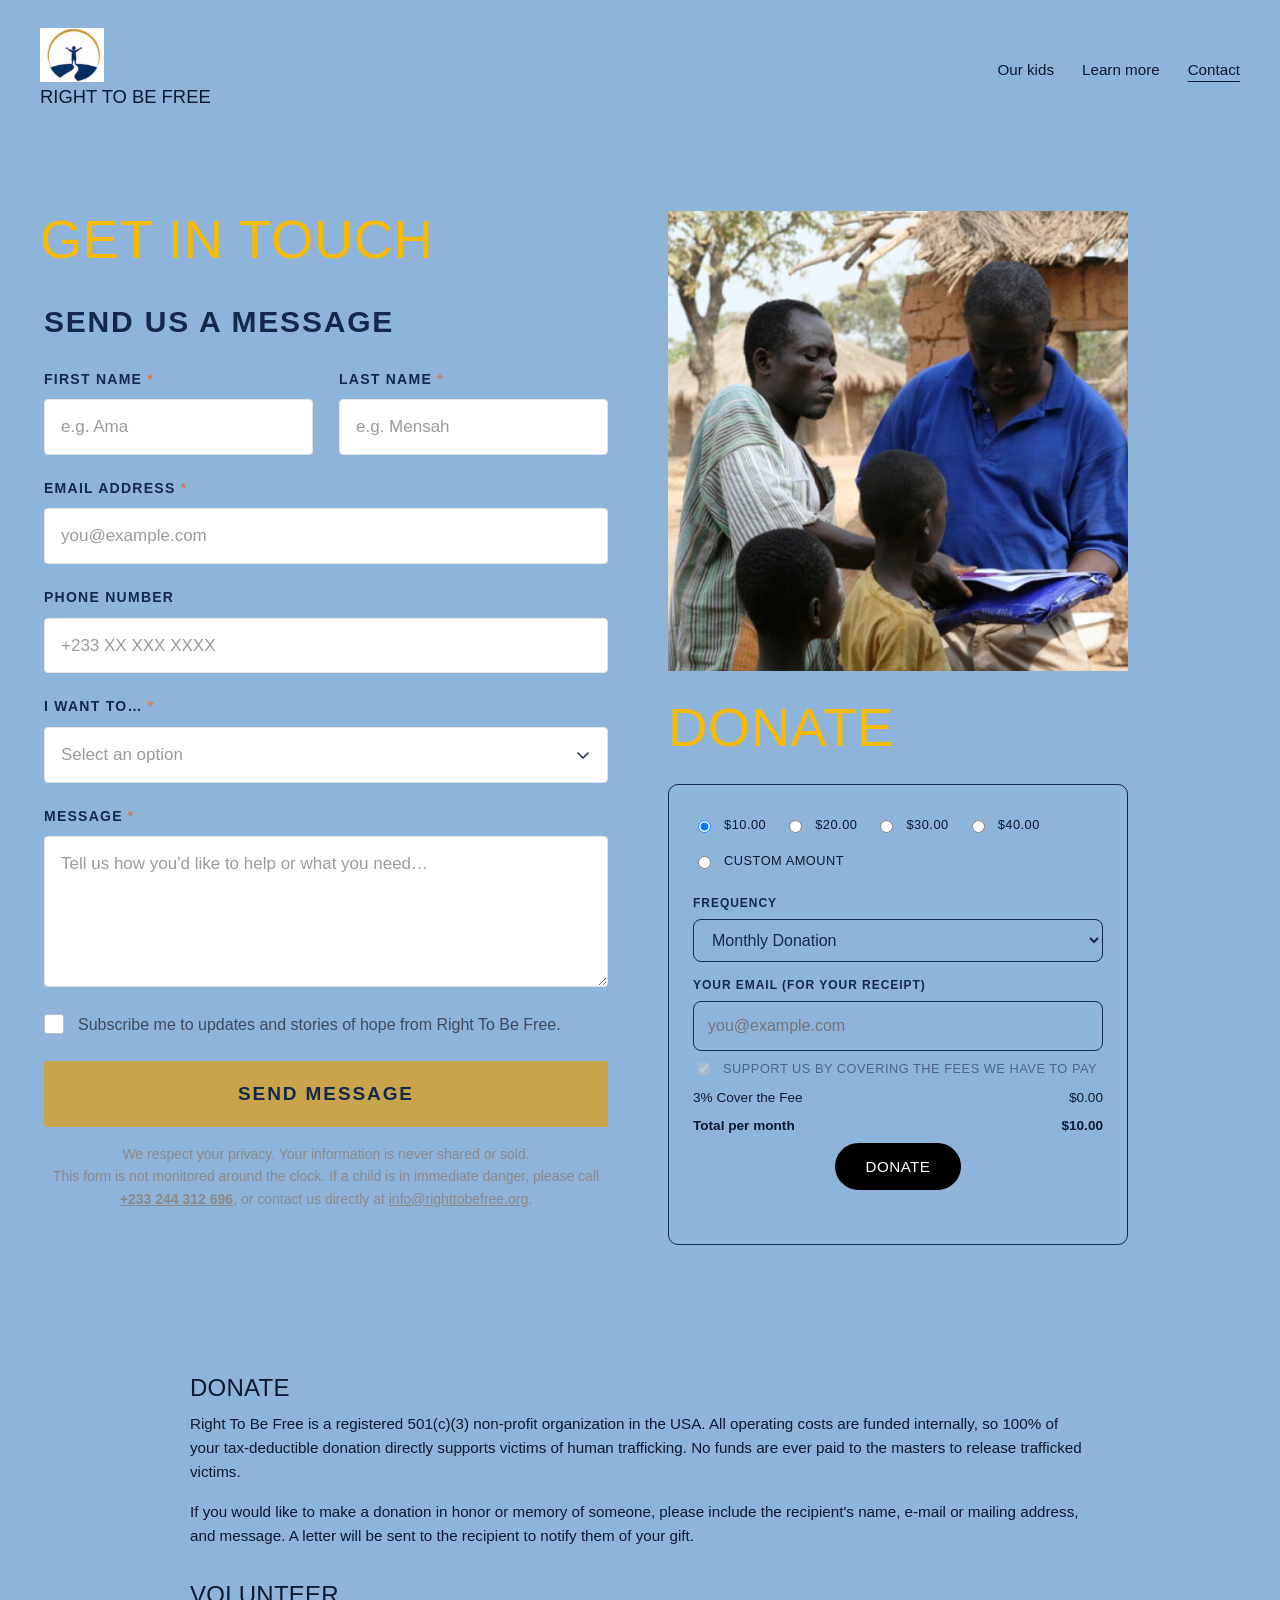
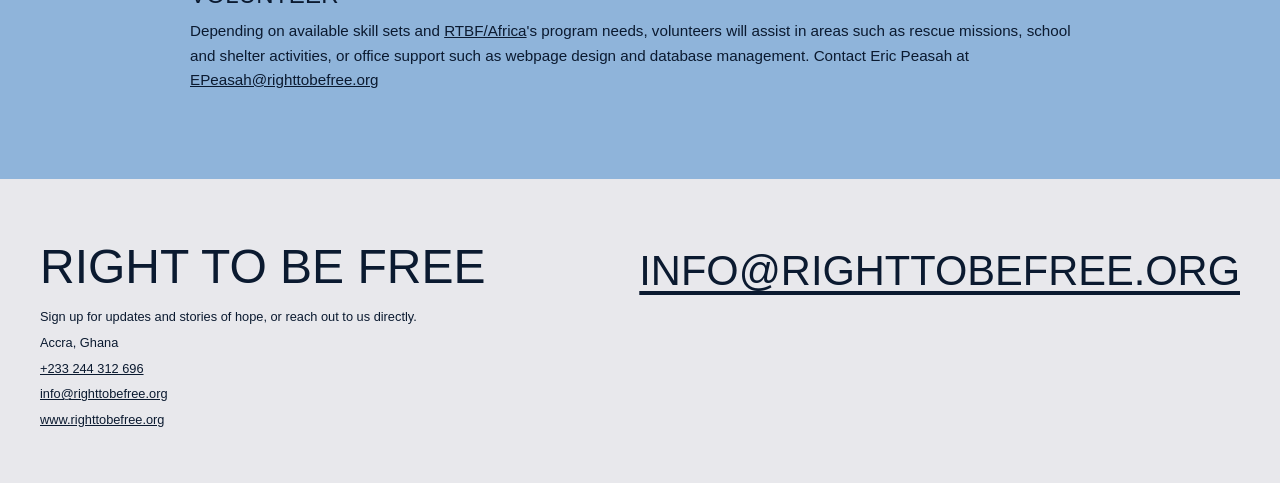
==== commit a338b4bf: "Update contact.html" ====
--- a/contact.html
+++ b/contact.html
@@ -10,7 +10,7 @@
 </head>
 <body class="contact">
 <header class="site-header">
-  <a class="brand" href="index.html">Right To Be Free</a>
+  <a class="brand" href="index.html"><img class="logo" src="logo.png" alt="Right To Be Free logo" width="64" height="64"><span>Right To Be Free</span></a>
   <button class="nav-toggle" aria-expanded="false" aria-controls="site-nav">Menu</button>
   <nav id="site-nav" aria-label="Main">
     <a href="our-kids.html">Our kids</a>
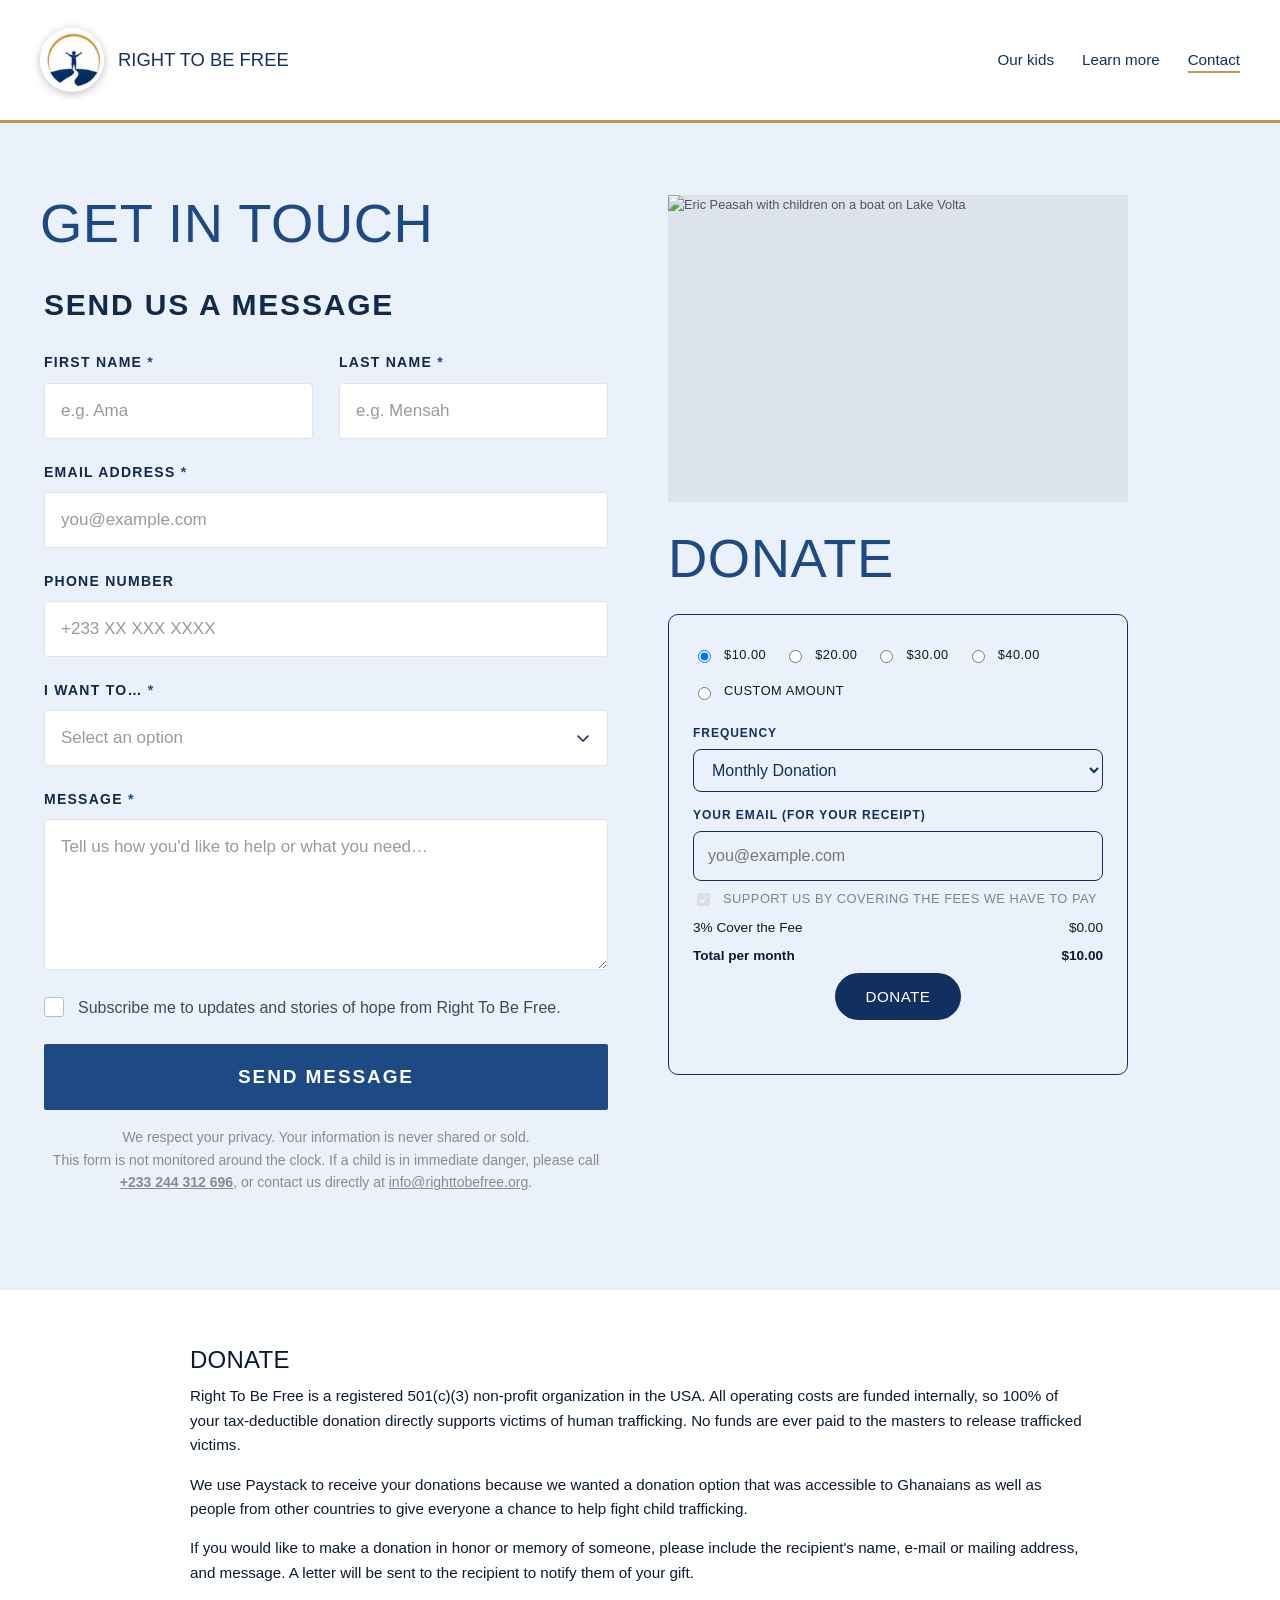
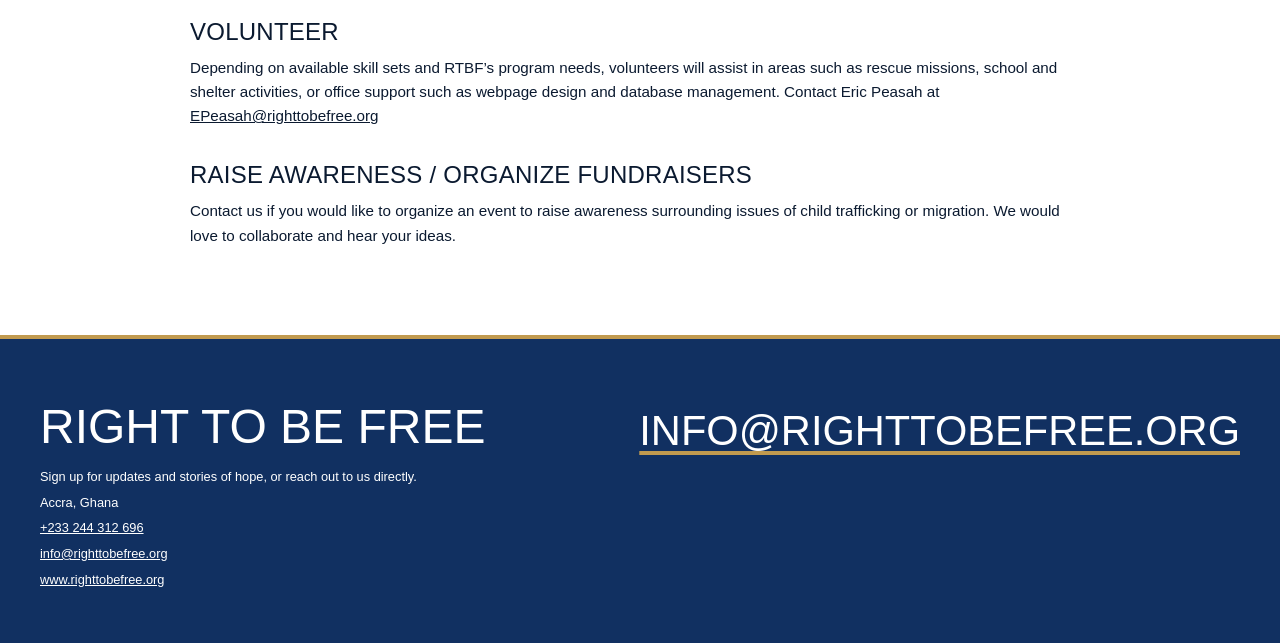
==== commit c47ff62c: "Add files via upload" ====
--- a/contact.html
+++ b/contact.html
@@ -362,7 +362,7 @@
 
     </div>
     <div class="contact-right">
-      <figure class="contact-photo"><img src="contact-photo.jpg" alt="Right To Be Free team member with children" loading="lazy"></figure>
+      <figure class="contact-photo"><img src="contact-photo-new.jpg" alt="Eric Peasah with children on a boat on Lake Volta" loading="lazy"></figure>
       <h2 class="h-big gold" id="donate">Donate</h2>
       <form class="donate-box" id="donate-form" novalidate>
         <fieldset>
@@ -388,11 +388,11 @@
 <section class="sky contact-text">
   <div class="wrap narrow">
     <h2 class="h-small">Donate</h2>
-    <p>Right To Be Free is a registered 501(c)(3) non-profit organization in the USA. All operating costs are funded internally, so 100% of your tax-deductible donation directly supports victims of human trafficking. No funds are ever paid to the masters to release trafficked victims.</p><p>If you would like to make a donation in honor or memory of someone, please include the recipient's name, e-mail or mailing address, and message. A letter will be sent to the recipient to notify them of your gift.<br></p>
+    <p>Right To Be Free is a registered 501(c)(3) non-profit organization in the USA. All operating costs are funded internally, so 100% of your tax-deductible donation directly supports victims of human trafficking. No funds are ever paid to the masters to release trafficked victims.</p><p>We use Paystack to receive your donations because we wanted a donation option that was accessible to Ghanaians as well as people from other countries to give everyone a chance to help fight child trafficking.</p><p>If you would like to make a donation in honor or memory of someone, please include the recipient's name, e-mail or mailing address, and message. A letter will be sent to the recipient to notify them of your gift.</p>
     <h2 class="h-small">Volunteer</h2>
-    <p>Depending on available skill sets and <a href="https://righttobefree.org/right-to-be-freeafrica.html" target="_blank" rel="noopener">RTBF/Africa</a>'s program needs, volunteers will assist in areas such as rescue missions, school and shelter activities, or office support such as webpage design and database management. Contact Eric Peasah at <a href="mailto:EPeasah@righttobefree.org">EPeasah@righttobefree.org </a></p>
-    <!-- "Raise awareness / organize fundraisers": the draft note in the Squarespace page was still a question
-         ("Ask if this is still something to include"), so the section is left out until you confirm the text. -->
+    <p>Depending on available skill sets and RTBF’s program needs, volunteers will assist in areas such as rescue missions, school and shelter activities, or office support such as webpage design and database management. Contact Eric Peasah at <a href="mailto:EPeasah@righttobefree.org" target="_blank" rel="noopener">EPeasah@righttobefree.org </a></p>
+    <h2 class="h-small">Raise Awareness / Organize Fundraisers</h2>
+    <p>Contact us if you would like to organize an event to raise awareness surrounding issues of child trafficking or migration. We would love to collaborate and hear your ideas.</p>
   </div>
 </section>
 </main>
--- a/site.css
+++ b/site.css
@@ -1,12 +1,12 @@
 /* Right To Be Free – site styles
    Change colours here, in one place. */
 :root{
-  --sky:#8fb4da;
-  --blue:#1270b0;
-  --navy:#12294a;
-  --gold:#f9bb00;
-  --grey:#e8e8ec;
-  --paper:#fbfbfb;
+  --sky:#eaf1fb;
+  --blue:#1d4a85;
+  --navy:#113061;
+  --gold:#c19a4f;
+  --grey:#d6e4f6;
+  --paper:#ffffff;
   --ink:#0b1a30;
   --head:"Anton","Impact","Arial Narrow",sans-serif;
   --body:"Epilogue","Helvetica Neue",Helvetica,Arial,sans-serif;
@@ -24,6 +24,8 @@
 .narrow{width:min(900px,100% - 48px)}
 .center{text-align:center}
 .gold{color:var(--gold)}.white{color:#fff}
+/* on the light sections, accent words turn blue (gold is kept for dark backgrounds) */
+.sky .gold{color:var(--blue)}.sky .white{color:var(--navy)}
 .lead{font-size:1.05rem}
 .h-huge{font-size:clamp(2.4rem,6vw,4.6rem)}
 .h-big{font-size:clamp(2rem,4.4vw,3.4rem)}
@@ -40,35 +42,39 @@
 .paper{background:var(--paper)}
 
 /* ---------- header ---------- */
-.site-header{display:flex;align-items:center;justify-content:space-between;gap:24px;padding:28px max(24px,calc((100% - 1200px)/2));position:relative;z-index:5;background:var(--sky)}
-.site-header .brand{font-family:var(--head);text-transform:uppercase;text-decoration:none;font-size:1.15rem}
+.site-header{display:flex;align-items:center;justify-content:space-between;gap:24px;padding:28px max(24px,calc((100% - 1200px)/2));position:relative;z-index:5;background:#fff;color:var(--navy);border-bottom:1px solid #d6e4f6}
+.site-header .brand{display:flex;align-items:center;gap:14px;font-family:var(--head);text-transform:uppercase;text-decoration:none;font-size:1.15rem}
+.site-header .logo{width:64px;height:64px;border-radius:50%;background:#fff;object-fit:contain;flex:none;box-shadow:0 2px 10px rgba(0,0,0,.25)}
 .site-header nav{display:flex;gap:28px}
 .site-header nav a{text-decoration:none;font-size:.95rem}
 .site-header nav a[aria-current]{text-decoration:underline;text-underline-offset:6px}
 .site-header a:hover{text-decoration:underline}
 .nav-toggle{display:none;background:none;border:1px solid currentColor;border-radius:999px;padding:6px 16px;font:inherit;color:inherit;cursor:pointer}
-body.learn .site-header{background:var(--blue);color:#fff}
-.site-header.on-hero{position:absolute;inset:0 0 auto 0;background:transparent;color:#fff}
+body.learn .site-header{background:var(--navy);color:#fff}
+.site-header.on-hero{position:absolute;inset:0 0 auto 0;background:transparent;color:#fff;border-bottom:0}
 @media (max-width:720px){
   .nav-toggle{display:inline-block}
   .site-header nav{display:none;position:absolute;top:100%;left:0;right:0;flex-direction:column;gap:0;background:var(--navy);color:#fff;padding:8px 24px 16px}
   .site-header nav.open{display:flex}
   .site-header nav a{padding:12px 0}
+  .site-header{padding-top:16px;padding-bottom:16px}
+  .site-header .logo{width:48px;height:48px}
+  .site-header .brand{gap:10px;font-size:1rem}
 }
 
 /* ---------- buttons ---------- */
 .btn{display:inline-block;padding:14px 30px;border-radius:999px;font-family:var(--head);text-transform:uppercase;text-decoration:none;font-size:.95rem;letter-spacing:.03em;border:1.5px solid transparent;cursor:pointer;transition:transform .15s,opacity .15s}
 .btn:hover{opacity:.9;transform:translateY(-1px);text-decoration:none}
-.btn-sky{background:#9cc2e6;color:var(--navy)}
-.btn-black{background:#000;color:#fff}
-.btn-outline{background:#fff;color:#000;border-color:#000}
+.btn-sky{background:#fff;color:var(--navy)}
+.btn-black{background:var(--navy);color:#fff}
+.btn-outline{background:#fff;color:var(--navy);border-color:var(--navy)}
 .btn-row{display:flex;flex-wrap:wrap;gap:16px;margin:24px 0}
 .btn-row.center{justify-content:center}
 .cta .btn-row{justify-content:center}
 
 /* ---------- hero ---------- */
 .hero{position:relative;min-height:min(86vh,760px);display:grid;place-items:center;text-align:center;color:#fff;padding:120px 0 90px;overflow:hidden}
-.hero-bg{position:absolute;inset:0;width:100%;height:100%;object-fit:cover;z-index:-2;background:#2f4a6b}
+.hero-bg{position:absolute;inset:0;width:100%;height:100%;object-fit:cover;z-index:-2;background:#1d3a66}
 .hero::after{content:"";position:absolute;inset:0;background:rgba(0,0,0,.32);z-index:-1}
 .hero-inner{width:min(760px,100% - 48px)}
 .hero h1{font-size:clamp(2.6rem,7vw,5.2rem);margin-bottom:.3em}
@@ -114,7 +120,7 @@
 .vstats{background:#fff;border-radius:4px;width:min(260px,100%);margin:28px 0}
 .vstats li{text-align:center;padding:22px 12px;border-top:1px solid #e2e6ea}
 .vstats li:first-child{border-top:0}
-.vstats b{display:block;font-family:var(--body);font-weight:800;font-size:2.4rem;line-height:1.05;color:#1d4e79}
+.vstats b{display:block;font-family:var(--body);font-weight:800;font-size:2.4rem;line-height:1.05;color:var(--navy)}
 .vstats span{font-size:.72rem;letter-spacing:.13em;text-transform:uppercase;color:#5b6773}
 @media (max-width:900px){.impact-grid{grid-template-columns:1fr}}
 
@@ -124,7 +130,7 @@
 .founder .quote{font-style:italic}
 .founder-photo{margin:0;position:relative}
 .founder-photo img{width:100%;aspect-ratio:4/5;object-fit:cover}
-.founder-photo figcaption{position:absolute;right:0;bottom:0;background:var(--gold);color:#000;font-family:var(--head);text-transform:uppercase;padding:10px 12px;font-size:.8rem;line-height:1.1;text-align:center}
+.founder-photo figcaption{position:absolute;right:0;bottom:0;background:var(--navy);color:#fff;font-family:var(--head);text-transform:uppercase;padding:10px 12px;font-size:.8rem;line-height:1.1;text-align:center}
 @media (max-width:800px){.founder-grid{grid-template-columns:1fr}}
 
 /* ---------- marquee ---------- */
@@ -167,7 +173,7 @@
 .car-btn{position:absolute;top:45%;width:44px;height:44px;border-radius:50%;border:0;background:#444;color:#fff;font-size:1.3rem;cursor:pointer;z-index:2}
 .car-prev{left:-10px}.car-next{right:-10px}
 .car-btn:disabled{opacity:.35;cursor:default}
-.subscribe{background:#000;color:#fff;text-align:center;padding:48px 24px;margin-top:48px}
+.subscribe{background:#0b1f3f;color:#fff;text-align:center;padding:48px 24px;margin-top:48px}
 .subscribe h2{color:var(--sky)}
 
 /* ---------- learn more ---------- */
@@ -204,7 +210,7 @@
 .donate-status.ok{color:#0b5a2a}
 
 /* ---------- footer ---------- */
-.site-footer{background:var(--grey);padding:64px 0 48px}
+.site-footer{background:var(--navy);color:#fff;padding:64px 0 48px}
 .footer-top{display:flex;justify-content:space-between;align-items:flex-end;gap:24px;flex-wrap:wrap;margin-bottom:16px}
 .footer-brand{font-family:var(--head);text-transform:uppercase;font-size:clamp(2rem,4vw,3rem);margin:0;line-height:1}
 .footer-mail{font-family:var(--head);text-transform:uppercase;font-size:clamp(1.4rem,3.5vw,2.6rem);line-height:1;text-decoration:underline;text-underline-offset:6px;overflow-wrap:anywhere}
@@ -212,3 +218,83 @@
 
 /* Alt text shows as a soft grey box until the real image is uploaded */
 img{color:#555;font-size:.8rem}
+
+/* ---------- section shades: blues and white only ---------- */
+.sky.partners{background:#eaf1fb}
+.sky.impact{background:#d6e4f6}
+.sky.projects{background:#f4f8fd}
+.grey.cta{background:#d6e4f6}
+body.kids .sky.story{background:#eaf1fb}
+body.kids section.sky:not(.story){background:#fff}
+body.contact .sky.contact-top{background:#eaf1fb}
+body.contact .sky.contact-text{background:#fff}
+
+/* ---------- swap the gold inside the news carousel and contact form for blue ---------- */
+.news-wrap .rtbf-press{--gold:#8fb8e8}
+body.contact .rtbf-form-wrap{--rtbf-gold:#1d4a85;--rtbf-gold-dark:#113061;--rtbf-star:#1d4a85}
+body.contact .rtbf-btn{color:#fff}
+
+/* ---------- small gold details (lines, underlines and accents only, never backgrounds) ---------- */
+:root{--gold-line:#c19a4f}
+.site-header{border-bottom:3px solid var(--gold-line)}
+.site-header.on-hero{border-bottom:0}
+.site-header nav a[aria-current]{text-decoration-color:var(--gold-line);text-decoration-thickness:2px}
+.card-step h3::after{content:"";display:block;width:44px;height:3px;background:var(--gold-line);margin:12px auto 0}
+.acc summary::after{color:var(--gold-line)}
+.vstats li{border-top:2px solid var(--gold-line)}
+.founder-photo figcaption{border-top:3px solid var(--gold-line)}
+.site-footer{border-top:4px solid var(--gold-line)}
+.footer-mail{text-decoration-color:var(--gold-line)}
+.news-wrap .rtbf-eyebrow{color:var(--gold-line)}
+.news-wrap .rtbf-progress span{background:var(--gold-line)}
+
+
+/* =====================================================
+   October update: slideshow, mission/vision/goals,
+   story videos, new Learn More / Contact layouts
+   ===================================================== */
+
+/* ---------- hero slideshow ---------- */
+.hero-slides{isolation:isolate}
+.hero-slides .slides{position:absolute;inset:0;z-index:-2;background:#1d3a66}
+.hero-slides .slide{position:absolute;inset:0;width:100%;height:100%;object-fit:cover;opacity:0;transition:opacity 1.2s ease;background:#1d3a66}
+.hero-slides .slide.is-active{opacity:1}
+.hero-slides::after{background:rgba(8,24,52,.42)}
+.hs-btn{position:absolute;top:50%;transform:translateY(-50%);z-index:2;width:46px;height:46px;border-radius:50%;border:2px solid rgba(255,255,255,.8);background:rgba(17,48,97,.55);color:#fff;font-size:30px;line-height:1;cursor:pointer;display:grid;place-items:center;padding:0 0 4px}
+.hs-btn:hover,.hs-btn:focus-visible{background:var(--navy)}
+.hs-prev{left:18px}.hs-next{right:18px}
+.hs-dots{position:absolute;left:0;right:0;bottom:26px;z-index:2;display:flex;justify-content:center;gap:10px}
+.hs-dot{width:11px;height:11px;border-radius:50%;border:2px solid #fff;background:transparent;padding:0;cursor:pointer}
+.hs-dot.is-active{background:#fff;border-color:var(--gold-line)}
+@media (max-width:720px){.hs-btn{width:38px;height:38px;font-size:24px}.hs-prev{left:8px}.hs-next{right:8px}.hs-dots{bottom:16px}}
+@media (prefers-reduced-motion:reduce){.hero-slides .slide{transition:none}}
+
+/* ---------- mission / vision / goals ---------- */
+.mvg{padding:72px 0 80px}
+.mvg-top{display:grid;grid-template-columns:1fr 1fr;gap:32px;margin-bottom:64px}
+.mvg-card{background:var(--sky);padding:36px 36px 28px;border-top:4px solid var(--gold-line)}
+.mvg-card h2{color:var(--blue)}
+.mvg-card p{margin:0;font-size:1.02rem}
+.mvg-goals-title{color:var(--navy);margin-bottom:36px}
+.goals{list-style:none;counter-reset:goal;margin:0;padding:0;display:grid;grid-template-columns:repeat(3,1fr);gap:24px}
+.goals li{counter-increment:goal;position:relative;background:#fff;border:1px solid #cfdcf0;padding:62px 24px 24px;font-size:.96rem;box-shadow:0 2px 0 rgba(17,48,97,.04)}
+.goals li::before{content:counter(goal);position:absolute;top:18px;left:24px;font-family:var(--head);font-size:2.2rem;line-height:1;color:var(--blue)}
+.goals li::after{content:"";position:absolute;top:30px;left:62px;width:44px;height:3px;background:var(--gold-line)}
+@media (max-width:900px){.goals{grid-template-columns:1fr 1fr}}
+@media (max-width:700px){.mvg-top{grid-template-columns:1fr}.goals{grid-template-columns:1fr}.mvg{padding:48px 0 56px}}
+
+/* ---------- videos ---------- */
+.video-frame{position:relative;aspect-ratio:16/9;background:#0b1f3f;width:100%}
+.video-frame iframe{position:absolute;inset:0;width:100%;height:100%;border:0}
+.story-photos .video-frame{margin-top:4px}
+.video-grid{display:grid;grid-template-columns:1fr 1fr;gap:40px 32px;margin-top:32px}
+.video-card p{font-size:.92rem;margin:14px 0 0}
+@media (max-width:800px){.video-grid{grid-template-columns:1fr}}
+body.kids #videos{background:#fff}
+
+/* ---------- new kid cards are shorter-photo friendly ---------- */
+.kid-card img{object-position:50% 25%}
+
+/* ---------- contact photo (landscape) ---------- */
+.contact-photo img{aspect-ratio:3/2}
+@media (max-width:720px){.hs-btn{top:auto;bottom:6px;transform:none}.hs-dots{bottom:20px}}
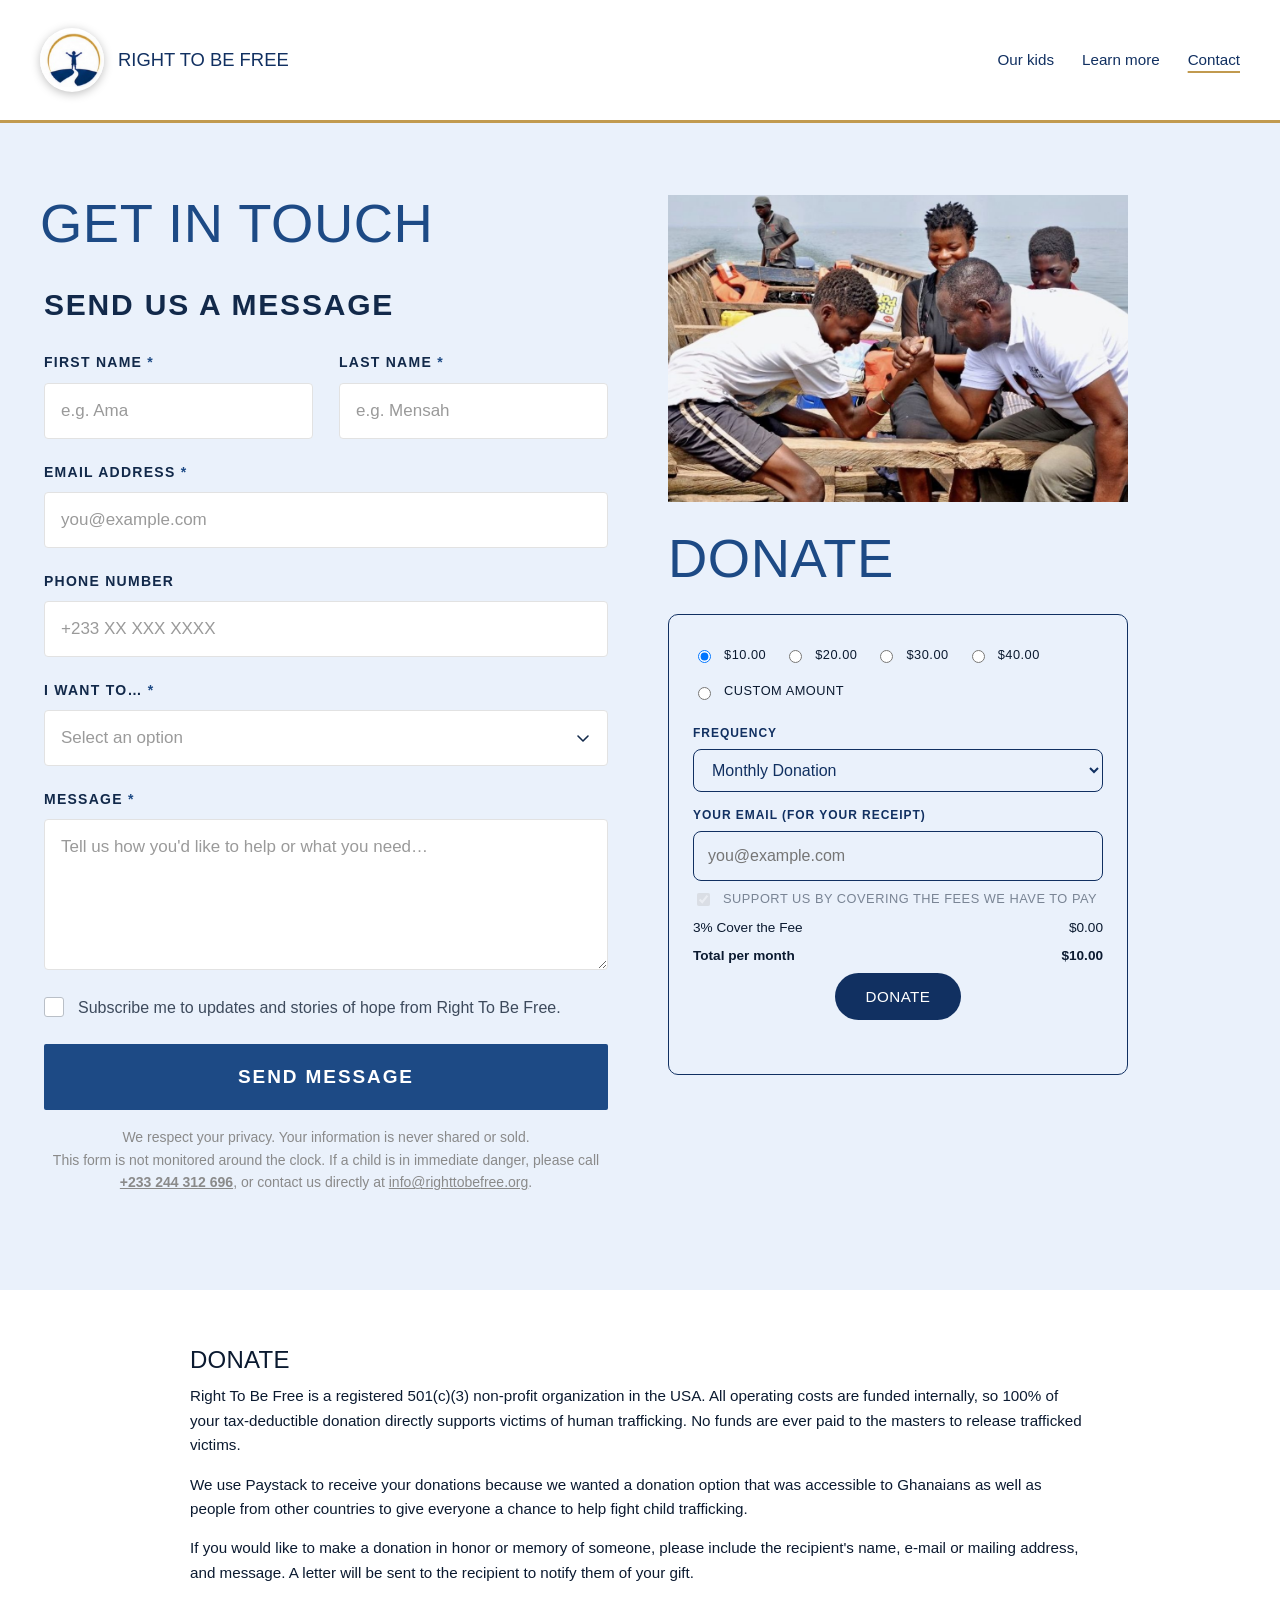
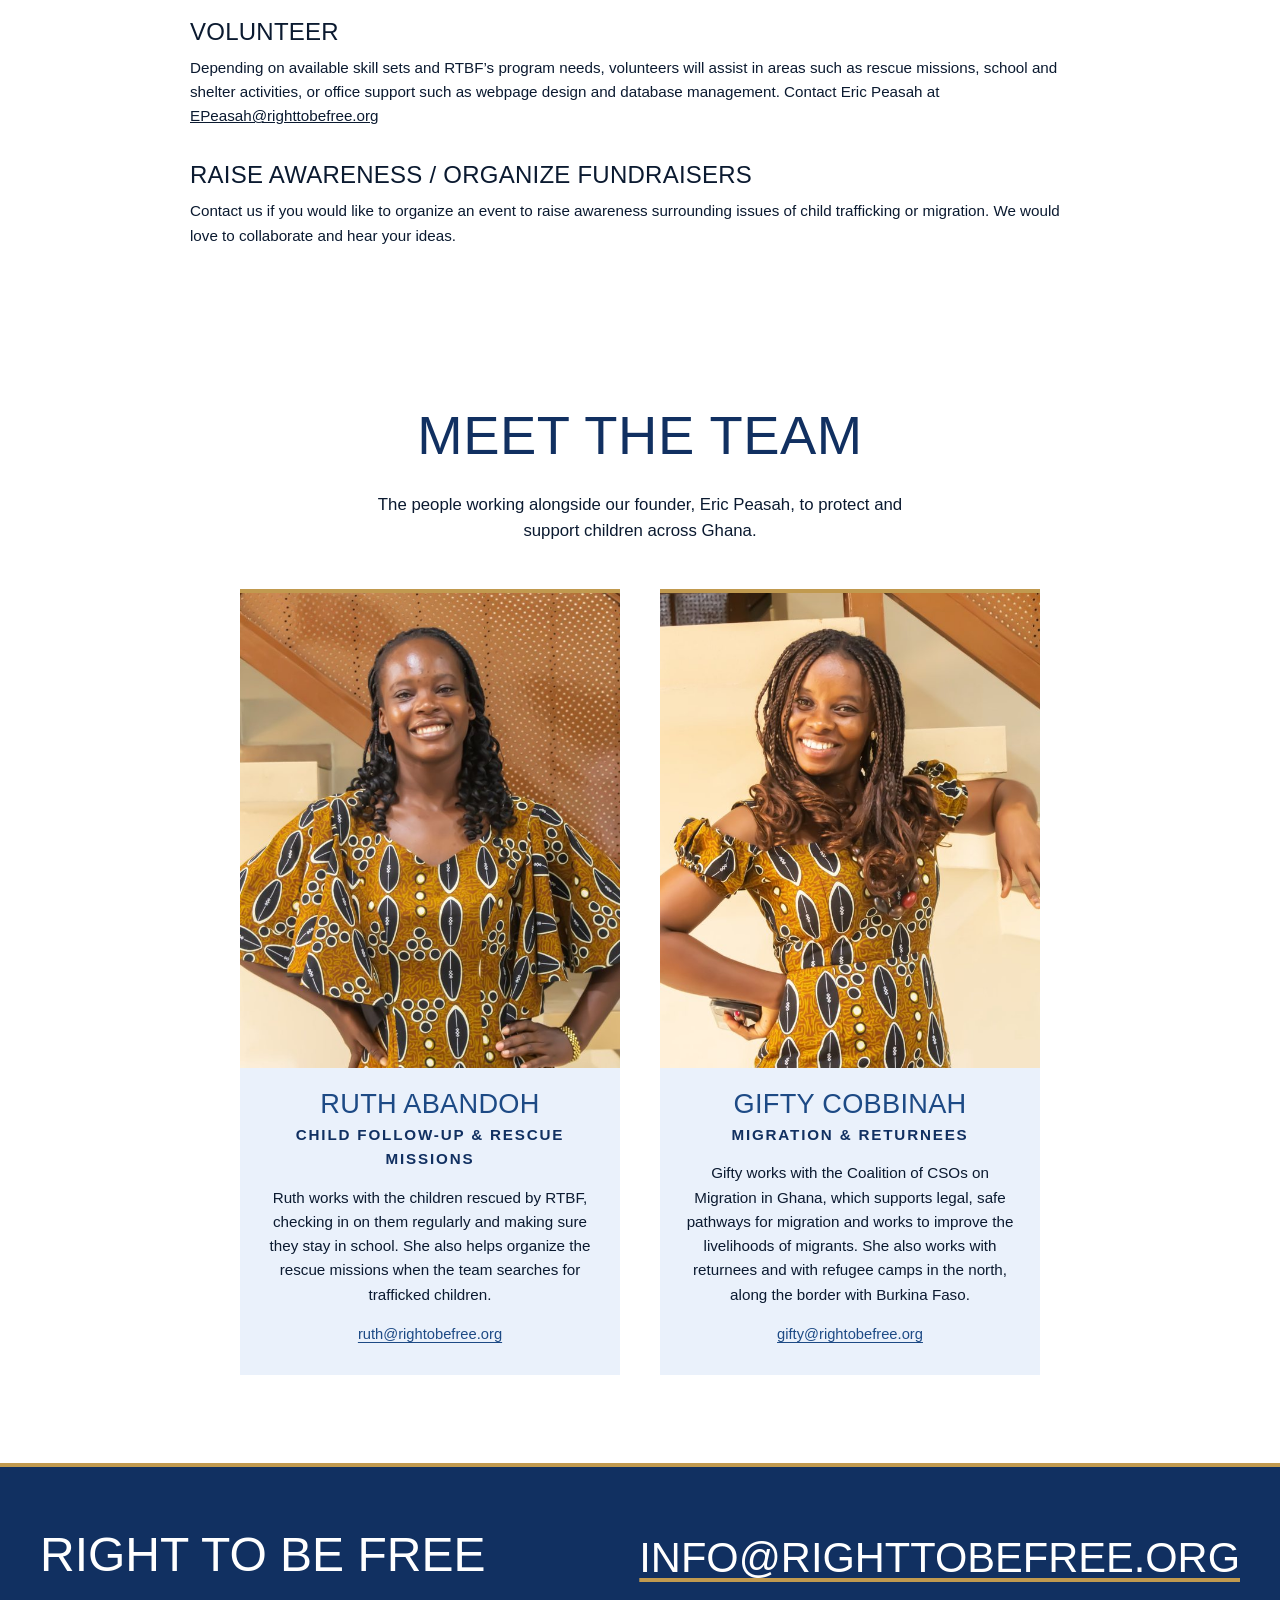
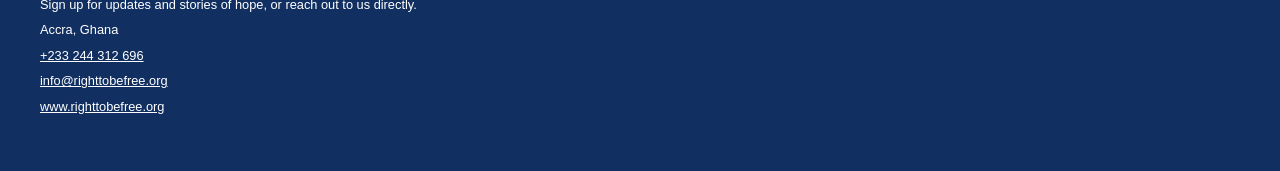
==== commit 4809b224: "Add files via upload" ====
--- a/contact.html
+++ b/contact.html
@@ -395,6 +395,29 @@
     <p>Contact us if you would like to organize an event to raise awareness surrounding issues of child trafficking or migration. We would love to collaborate and hear your ideas.</p>
   </div>
 </section>
+
+<section class="paper meet-team" id="team">
+  <div class="wrap">
+    <h2 class="h-big center">Meet the team</h2>
+    <p class="center lead team-intro">The people working alongside our founder, Eric Peasah, to protect and support children across Ghana.</p>
+    <div class="team-grid">
+      <article class="team-card">
+        <img src="team-ruth.jpg" alt="Ruth Abandoh" loading="lazy">
+        <h3>Ruth Abandoh</h3>
+        <p class="team-role">Child follow-up &amp; rescue missions</p>
+        <p>Ruth works with the children rescued by RTBF, checking in on them regularly and making sure they stay in school. She also helps organize the rescue missions when the team searches for trafficked children.</p>
+        <p class="team-mail"><a href="mailto:ruth@rightobefree.org">ruth@rightobefree.org</a></p>
+      </article>
+      <article class="team-card">
+        <img src="team-gifty.jpg" alt="Gifty Cobbinah" loading="lazy">
+        <h3>Gifty Cobbinah</h3>
+        <p class="team-role">Migration &amp; returnees</p>
+        <p>Gifty works with the Coalition of CSOs on Migration in Ghana, which supports legal, safe pathways for migration and works to improve the livelihoods of migrants. She also works with returnees and with refugee camps in the north, along the border with Burkina Faso.</p>
+        <p class="team-mail"><a href="mailto:gifty@rightobefree.org">gifty@rightobefree.org</a></p>
+      </article>
+    </div>
+  </div>
+</section>
 </main>
 <footer class="site-footer">
   <div class="wrap footer-top">
--- a/site.css
+++ b/site.css
@@ -298,3 +298,17 @@
 /* ---------- contact photo (landscape) ---------- */
 .contact-photo img{aspect-ratio:3/2}
 @media (max-width:720px){.hs-btn{top:auto;bottom:6px;transform:none}.hs-dots{bottom:20px}}
+
+/* ---------- team ---------- */
+.meet-team{padding:72px 0 88px}
+.meet-team h2{color:var(--navy)}
+.team-intro{max-width:60ch;margin:0 auto 44px}
+.team-grid{display:grid;grid-template-columns:repeat(2,minmax(0,380px));gap:40px;justify-content:center}
+.team-card{background:var(--sky);padding:0 0 28px;border-top:4px solid var(--gold-line);text-align:center}
+.team-card img{width:100%;aspect-ratio:4/5;object-fit:cover;object-position:50% 20%}
+.team-card h3{color:var(--blue);font-size:1.7rem;margin:22px 20px 4px}
+.team-role{font-size:.78rem;letter-spacing:.12em;text-transform:uppercase;color:var(--navy);margin:0 20px 14px;font-weight:600}
+.team-card p{margin-inline:24px;font-size:.95rem}
+.team-card .team-mail{margin:16px 24px 0;font-size:.92rem}
+.team-mail a{color:var(--blue);text-decoration:underline;text-underline-offset:3px;word-break:break-all}
+@media (max-width:760px){.team-grid{grid-template-columns:minmax(0,420px)}.meet-team{padding:48px 0 60px}}
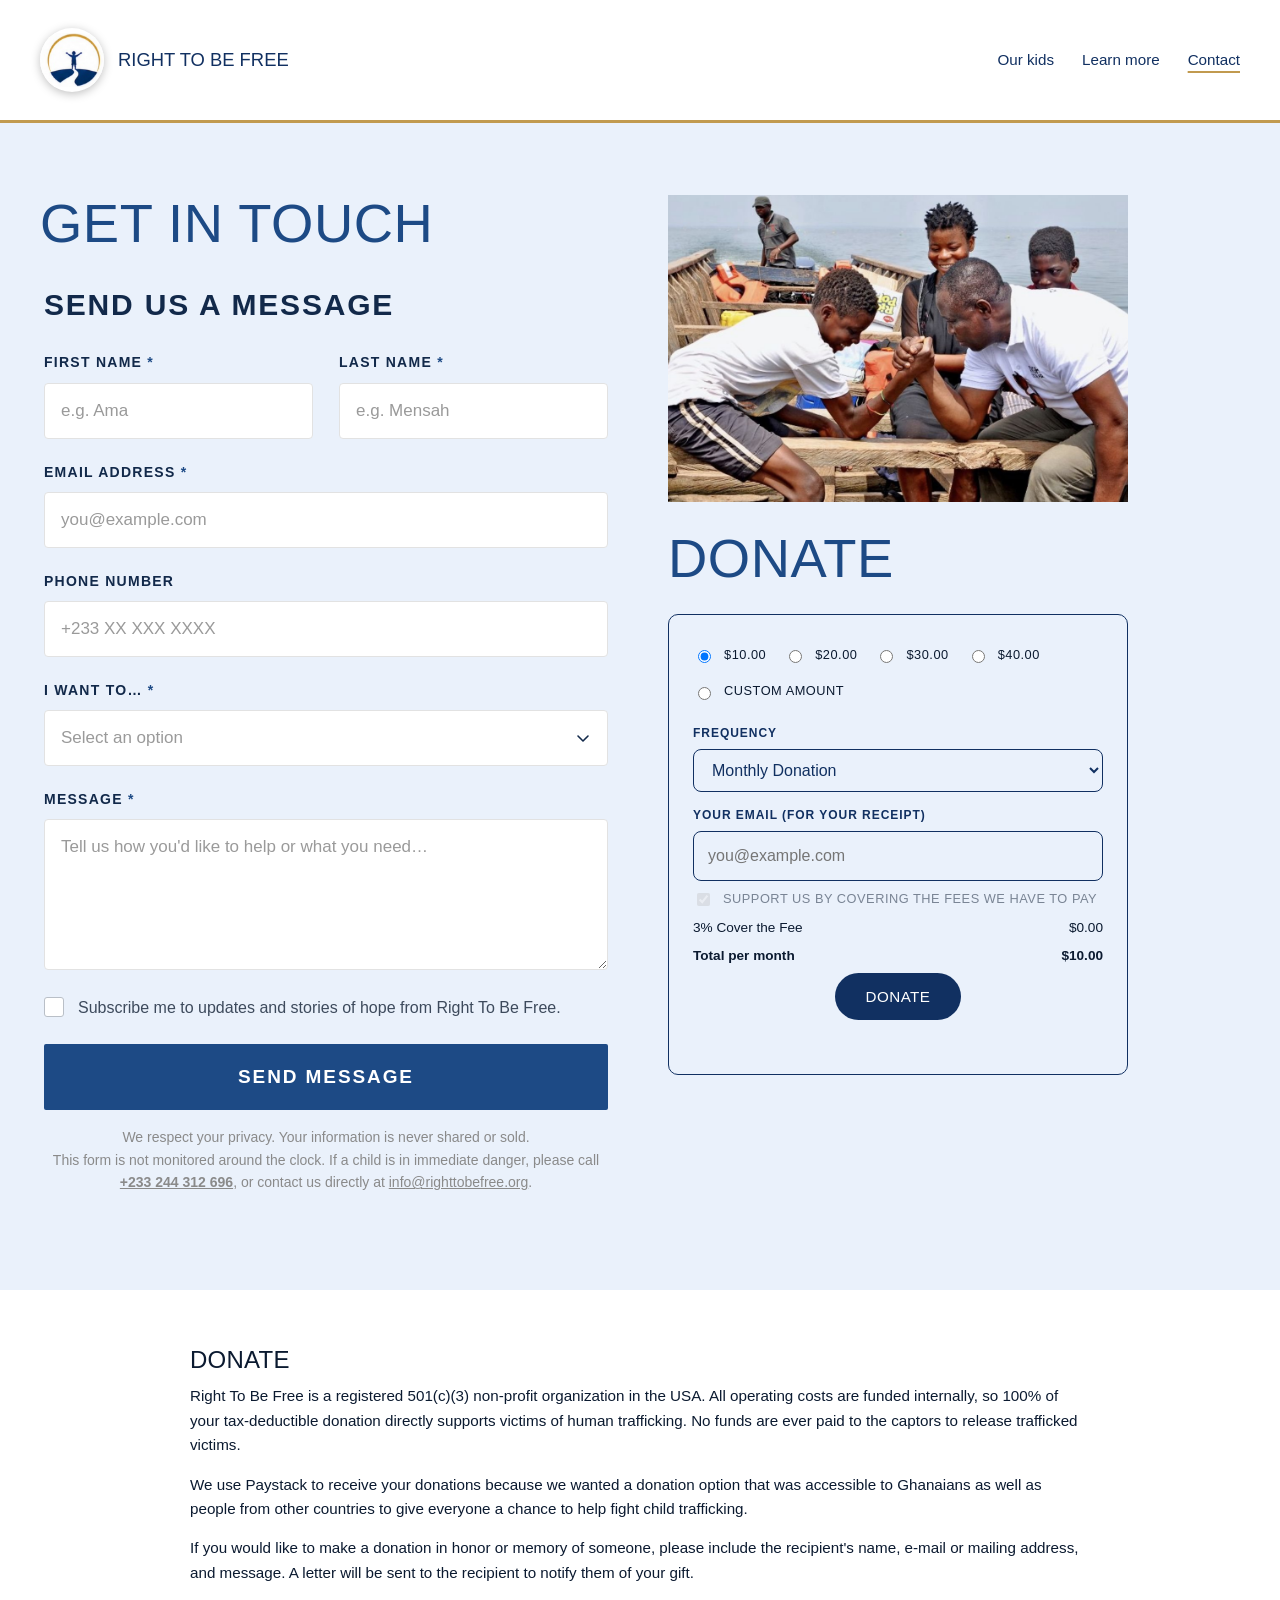
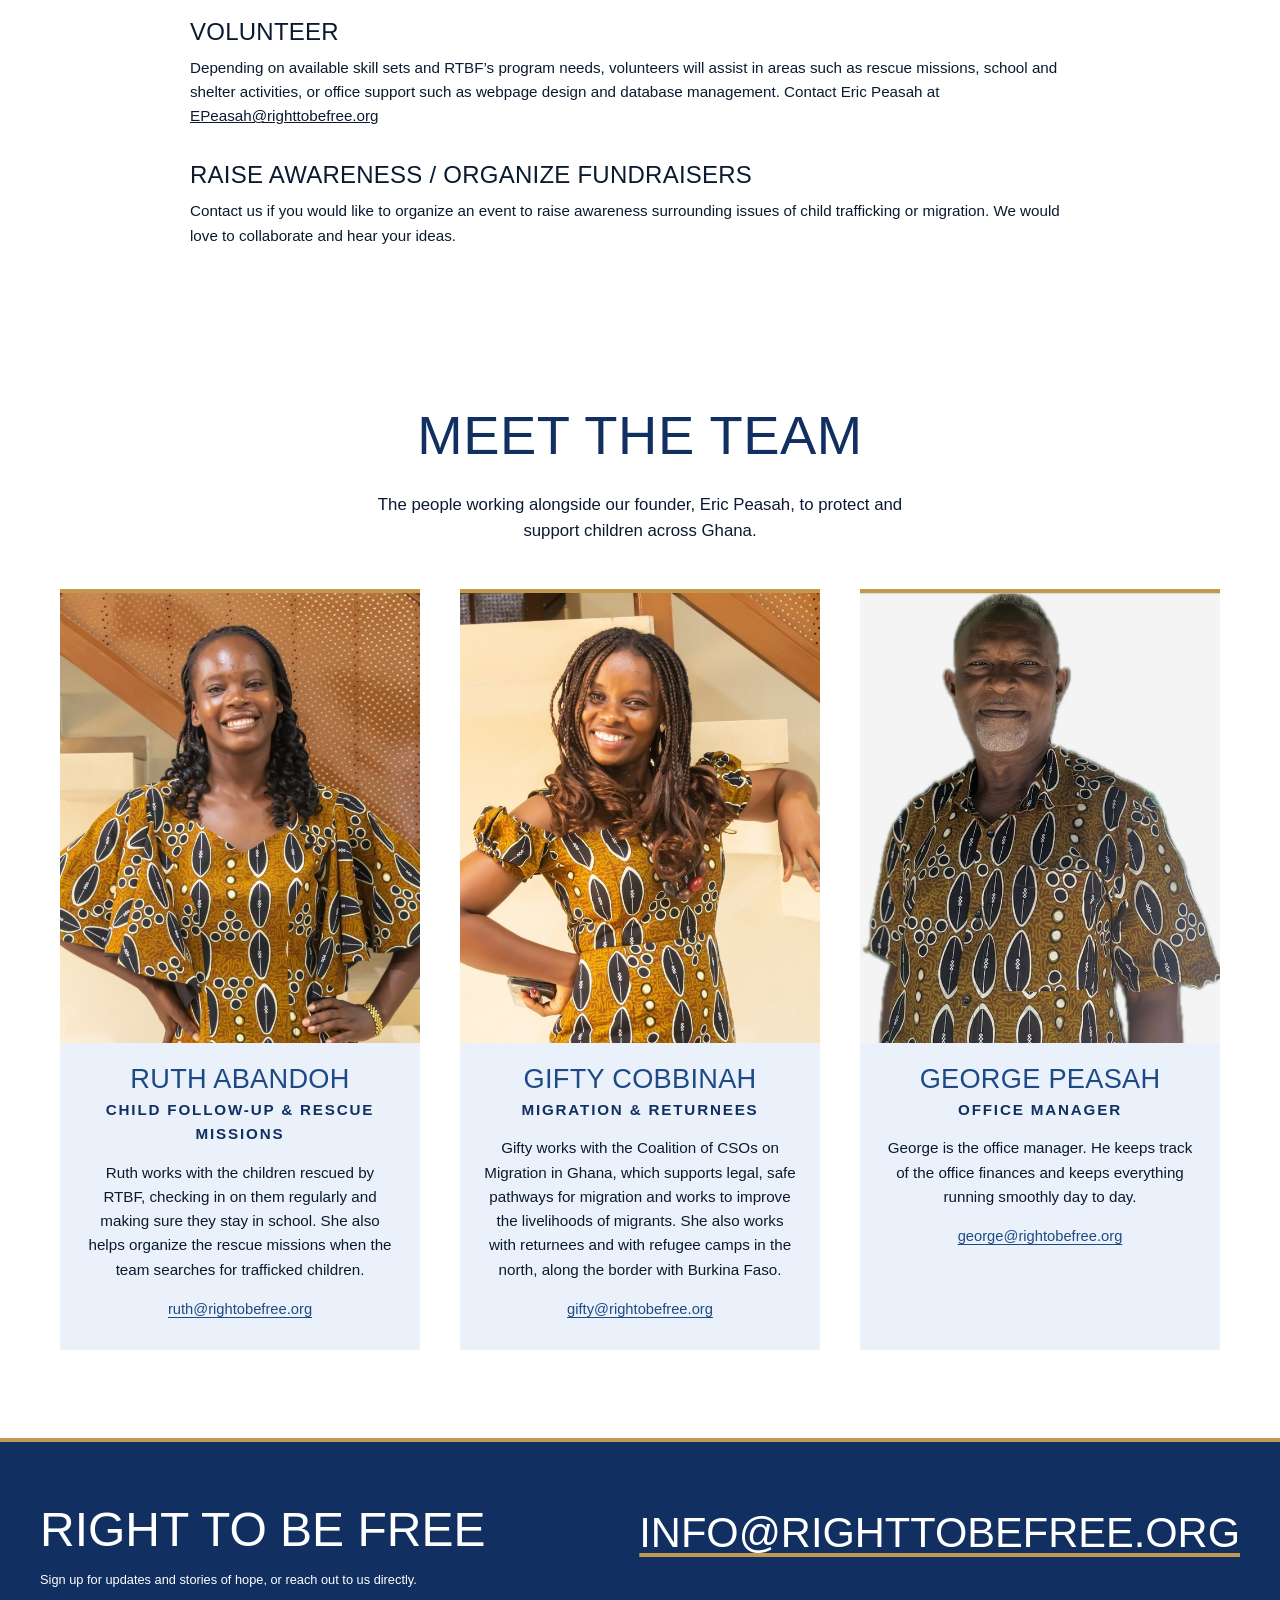
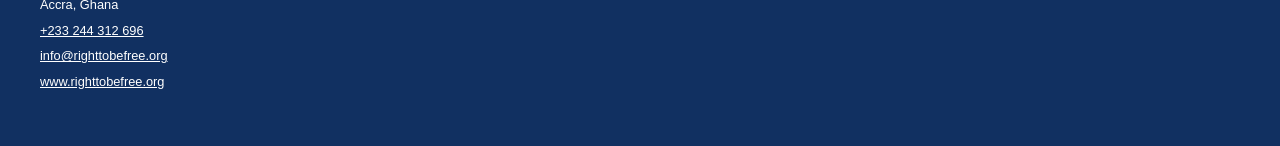
==== commit 5a924ad3: "Add files via upload" ====
--- a/contact.html
+++ b/contact.html
@@ -7,6 +7,12 @@
 <meta name="description" content="Get in touch with Right To Be Free, volunteer, or donate to help rescue trafficked children in Ghana.">
 <link rel="preconnect" href="https://fonts.googleapis.com"><link rel="preconnect" href="https://fonts.gstatic.com" crossorigin><link href="https://fonts.googleapis.com/css2?family=Anton&family=Epilogue:wght@400;500;700;800&display=swap" rel="stylesheet">
 <link rel="stylesheet" href="site.css">
+<style>
+/* three team cards (added Oct 2026) */
+.team-grid{grid-template-columns:repeat(3,minmax(0,360px))}
+@media (max-width:1100px){.team-grid{grid-template-columns:repeat(2,minmax(0,360px))}}
+@media (max-width:760px){.team-grid{grid-template-columns:minmax(0,420px)}}
+</style>
 </head>
 <body class="contact">
 <header class="site-header">
@@ -388,7 +394,7 @@
 <section class="sky contact-text">
   <div class="wrap narrow">
     <h2 class="h-small">Donate</h2>
-    <p>Right To Be Free is a registered 501(c)(3) non-profit organization in the USA. All operating costs are funded internally, so 100% of your tax-deductible donation directly supports victims of human trafficking. No funds are ever paid to the masters to release trafficked victims.</p><p>We use Paystack to receive your donations because we wanted a donation option that was accessible to Ghanaians as well as people from other countries to give everyone a chance to help fight child trafficking.</p><p>If you would like to make a donation in honor or memory of someone, please include the recipient's name, e-mail or mailing address, and message. A letter will be sent to the recipient to notify them of your gift.</p>
+    <p>Right To Be Free is a registered 501(c)(3) non-profit organization in the USA. All operating costs are funded internally, so 100% of your tax-deductible donation directly supports victims of human trafficking. No funds are ever paid to the captors to release trafficked victims.</p><p>We use Paystack to receive your donations because we wanted a donation option that was accessible to Ghanaians as well as people from other countries to give everyone a chance to help fight child trafficking.</p><p>If you would like to make a donation in honor or memory of someone, please include the recipient's name, e-mail or mailing address, and message. A letter will be sent to the recipient to notify them of your gift.</p>
     <h2 class="h-small">Volunteer</h2>
     <p>Depending on available skill sets and RTBF’s program needs, volunteers will assist in areas such as rescue missions, school and shelter activities, or office support such as webpage design and database management. Contact Eric Peasah at <a href="mailto:EPeasah@righttobefree.org" target="_blank" rel="noopener">EPeasah@righttobefree.org </a></p>
     <h2 class="h-small">Raise Awareness / Organize Fundraisers</h2>
@@ -414,6 +420,13 @@
         <p class="team-role">Migration &amp; returnees</p>
         <p>Gifty works with the Coalition of CSOs on Migration in Ghana, which supports legal, safe pathways for migration and works to improve the livelihoods of migrants. She also works with returnees and with refugee camps in the north, along the border with Burkina Faso.</p>
         <p class="team-mail"><a href="mailto:gifty@rightobefree.org">gifty@rightobefree.org</a></p>
+      </article>
+      <article class="team-card">
+        <img src="team-george.jpg" alt="George Peasah" loading="lazy">
+        <h3>George Peasah</h3>
+        <p class="team-role">Office manager</p>
+        <p>George is the office manager. He keeps track of the office finances and keeps everything running smoothly day to day.</p>
+        <p class="team-mail"><a href="mailto:george@rightobefree.org">george@rightobefree.org</a></p>
       </article>
     </div>
   </div>
